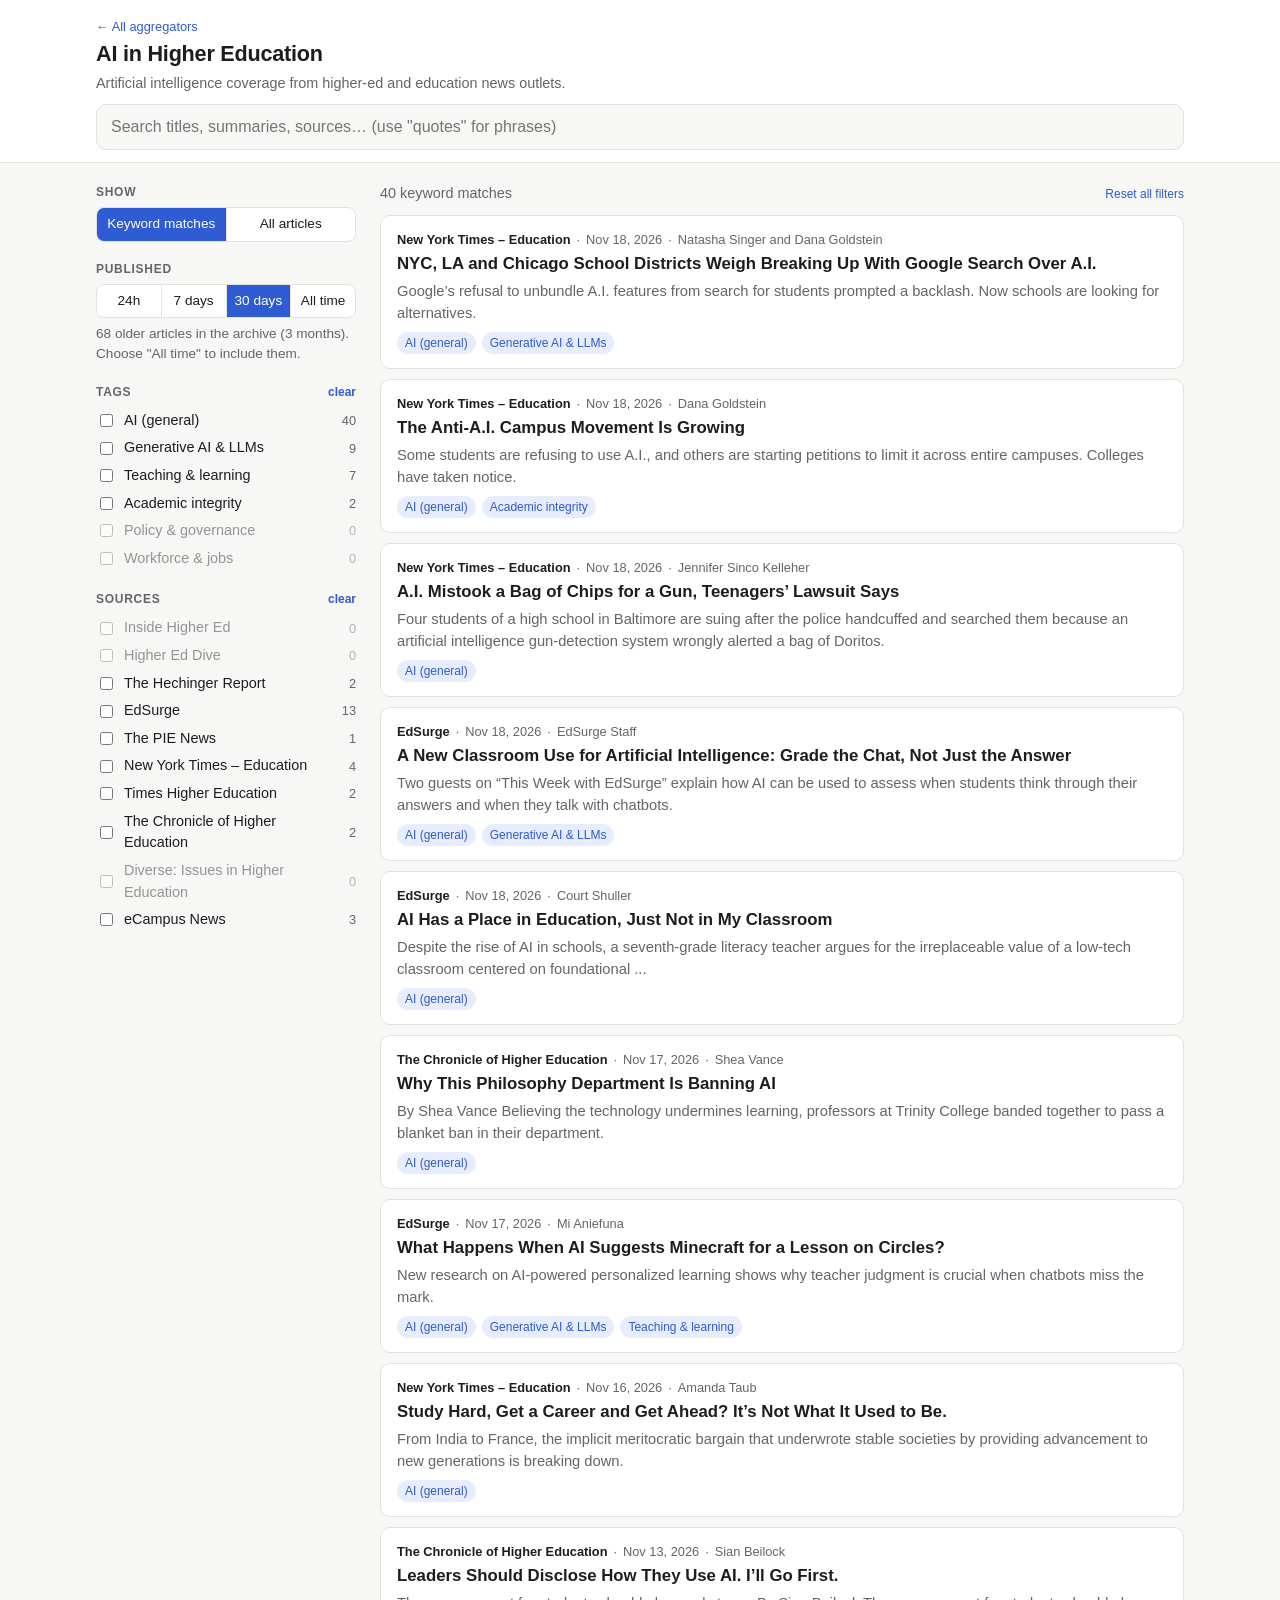
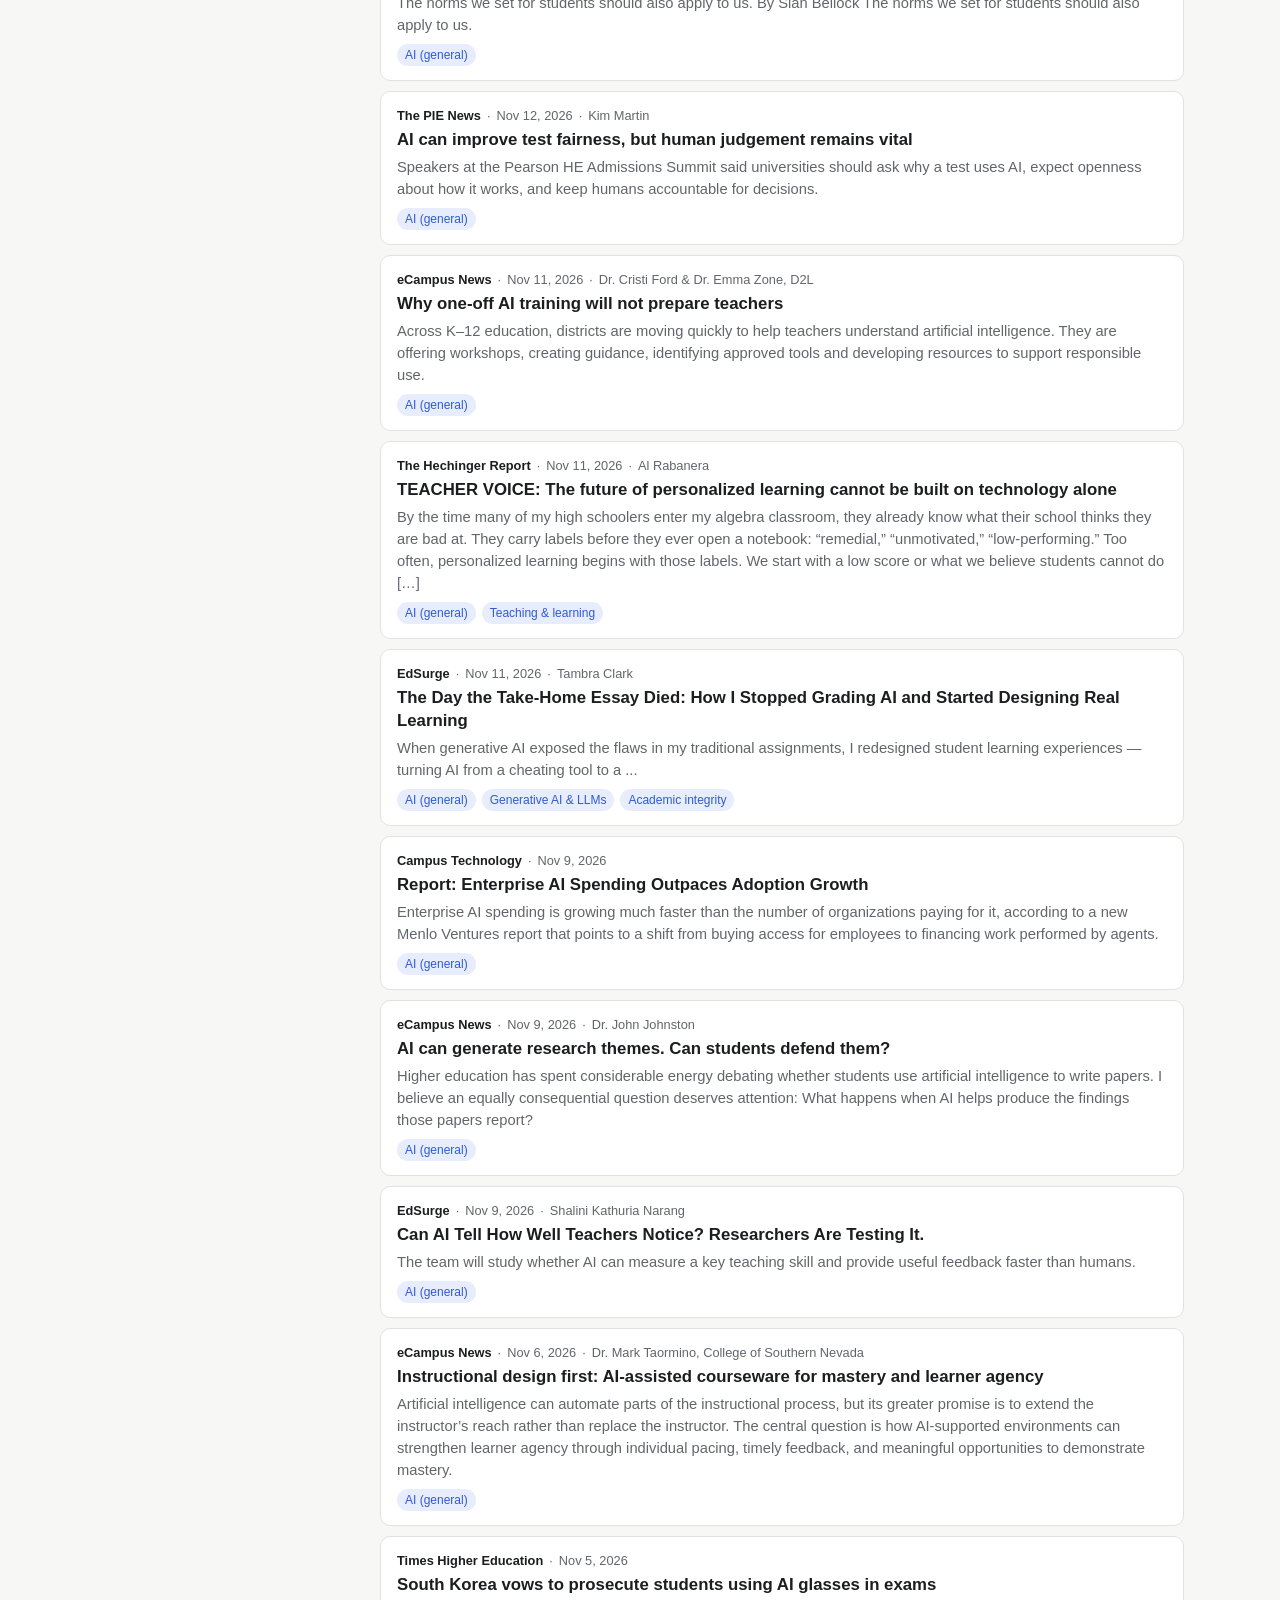
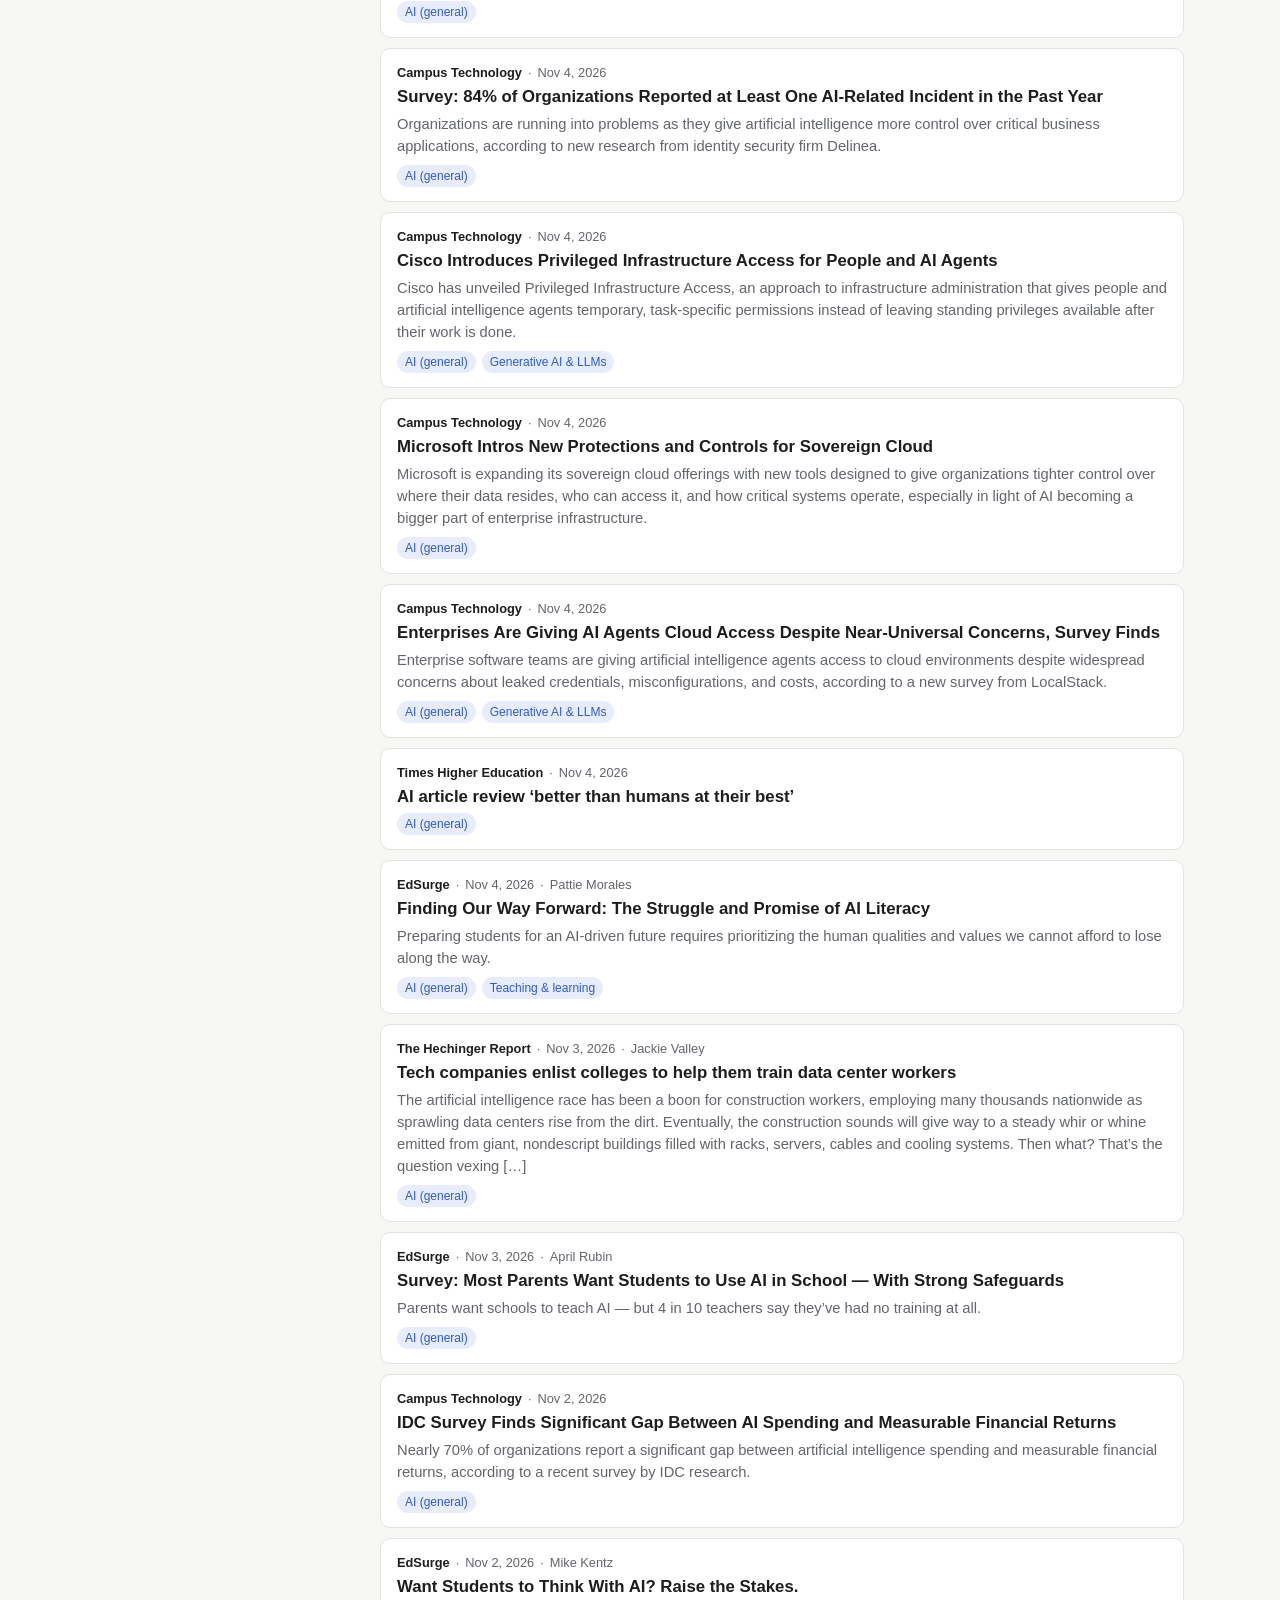
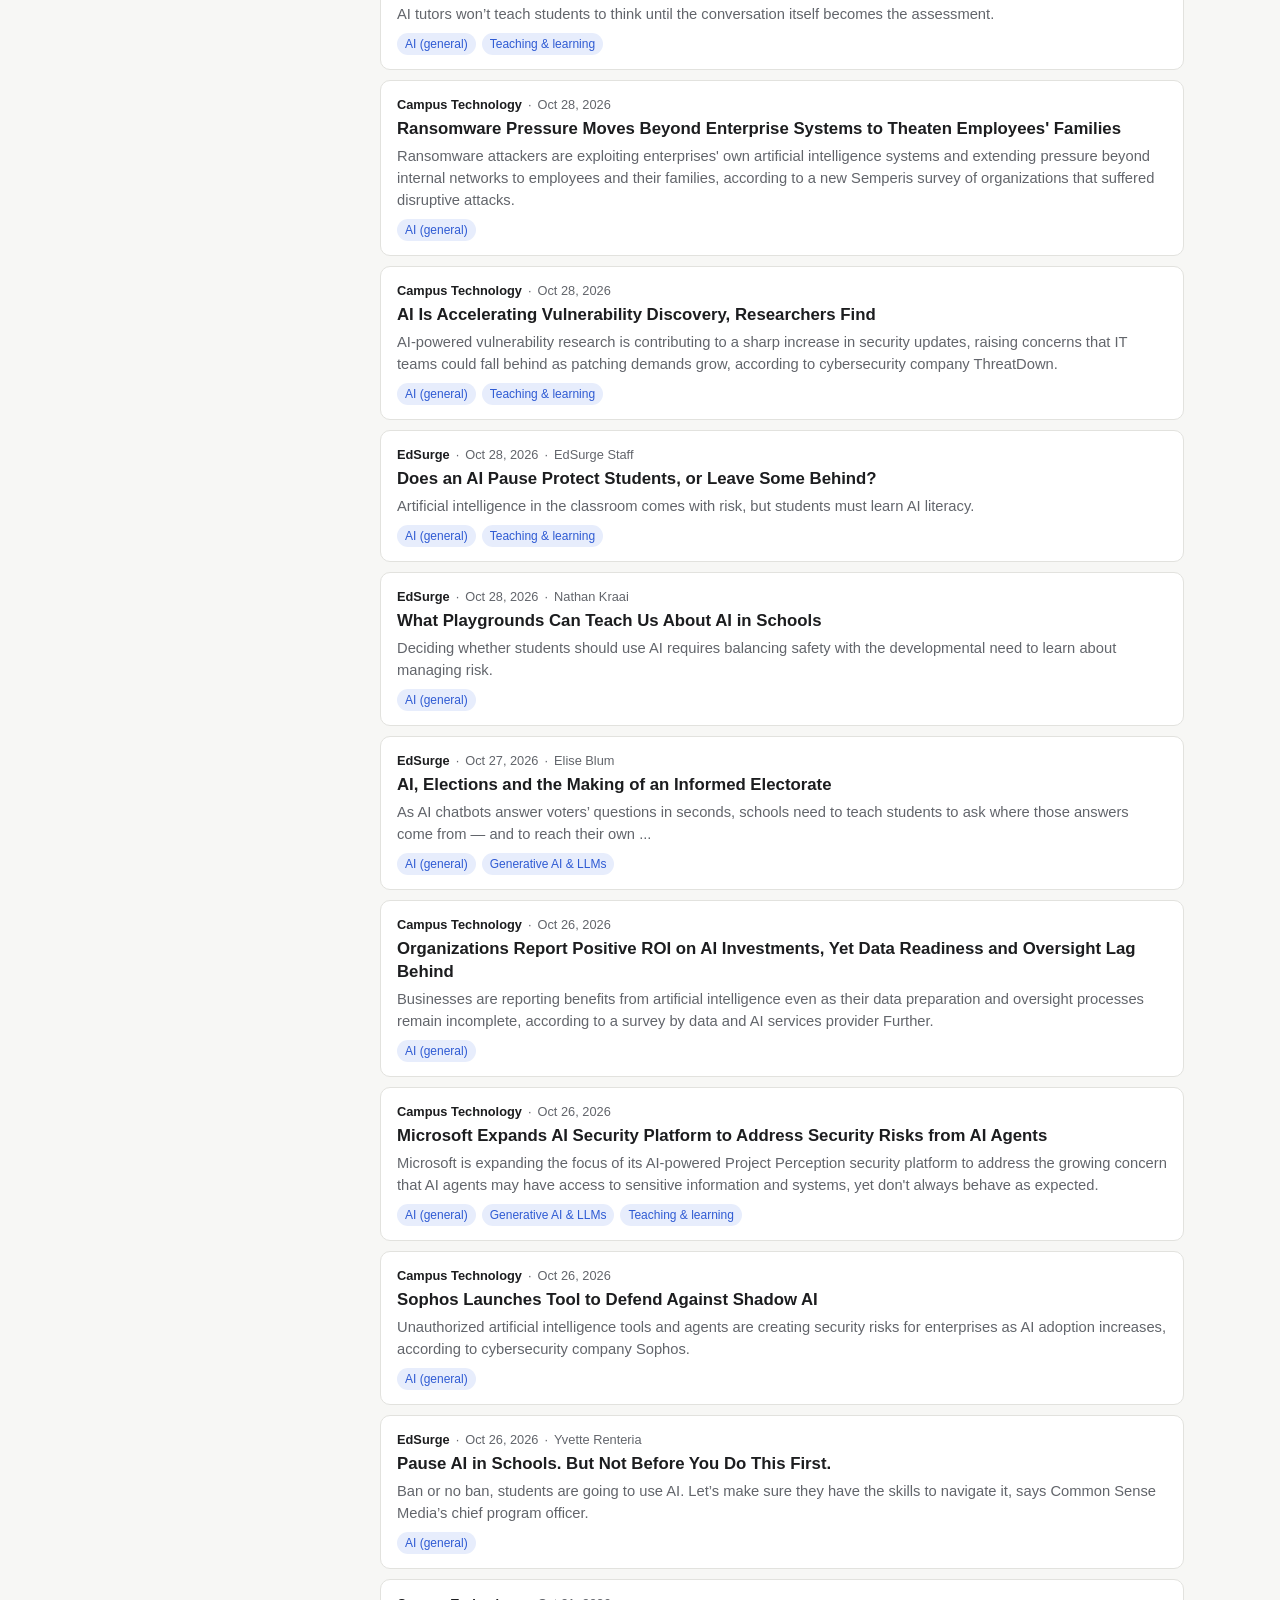
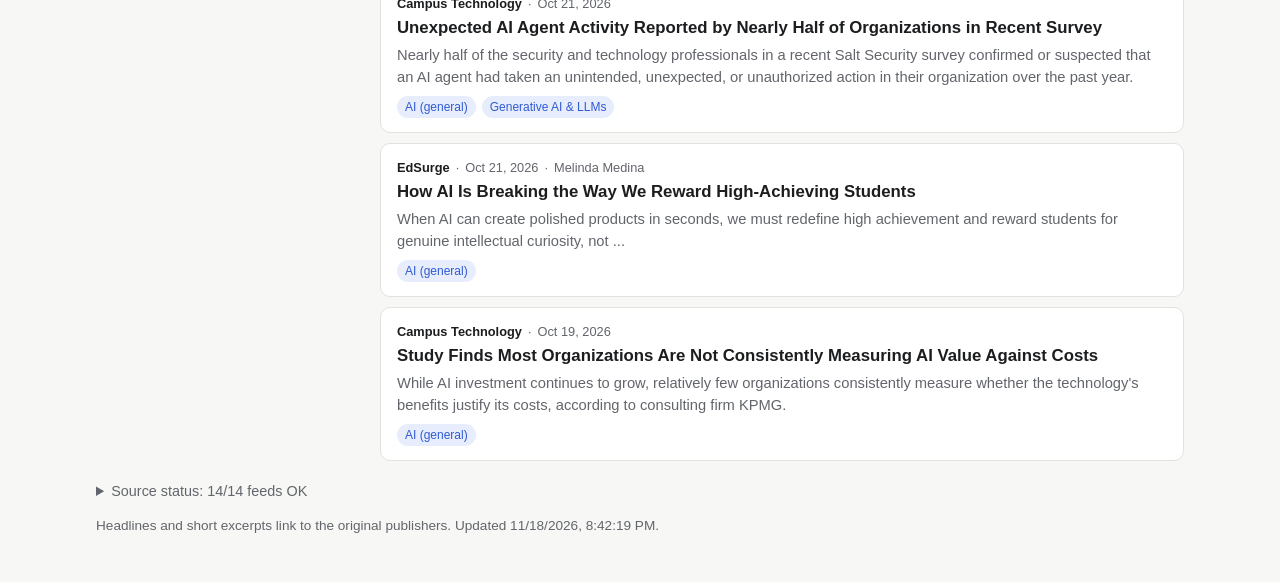
==== docs/AI-HE/index.html @ b1b1fc78 "Replace daily briefing with multi-aggregator hub (NewScanner engine) The previous Higher Ed + AI bri" ====
<!doctype html>
<html lang="en">
<head>
  <meta charset="utf-8">
  <!-- Generated by `newscanner run` from src/newscanner/site/topic.html; edits here are overwritten. -->
  <base href="../">
  <meta name="newscanner-topic" content="AI-HE">
  <meta name="viewport" content="width=device-width, initial-scale=1">
  <title>AI in Higher Education</title>
  <meta name="description" content="Artificial intelligence coverage from higher-ed and education news outlets.">
  <link rel="stylesheet" href="assets/style.css">
</head>
<body>
  <header class="site-header">
    <div class="wrap header-row">
      <div class="brand">
        <a class="back" href="./">← All aggregators</a>
        <h1 id="topic-title">AI in Higher Education</h1>
        <p id="topic-desc" class="muted"></p>
      </div>
      <label class="topic-picker" id="topic-picker" hidden>
        <span class="sr-only">Switch aggregator</span>
        <select id="topic-select"></select>
      </label>
    </div>
    <div class="wrap search-row">
      <input id="search" type="search" placeholder="Search titles, summaries, sources… (use &quot;quotes&quot; for phrases)" autocomplete="off">
    </div>
  </header>

  <main class="wrap layout">
    <aside class="filters">
      <details id="filters-details" open>
        <summary>Filters</summary>

        <section class="filter-block">
          <h2>Show</h2>
          <div class="seg" role="radiogroup" id="show-seg">
            <button type="button" data-show="match" aria-pressed="true">Keyword matches</button>
            <button type="button" data-show="all" aria-pressed="false">All articles</button>
          </div>
        </section>

        <section class="filter-block">
          <h2>Published</h2>
          <div class="seg seg-wrap" id="days-seg">
            <button type="button" data-days="1">24h</button>
            <button type="button" data-days="7">7 days</button>
            <button type="button" data-days="0" id="days-current">30 days</button>
            <button type="button" data-days="-1" title="Includes archived articles older than the current window">All time</button>
          </div>
          <p id="archive-note" class="muted small" hidden></p>
        </section>

        <section class="filter-block">
          <h2>Tags <button type="button" class="link" data-clear="tags">clear</button></h2>
          <ul id="tag-list" class="facet"></ul>
        </section>

        <section class="filter-block">
          <h2>Sources <button type="button" class="link" data-clear="sources">clear</button></h2>
          <ul id="source-list" class="facet"></ul>
        </section>
      </details>
    </aside>

    <section class="results" aria-live="polite">
      <div class="results-bar">
        <span id="count" class="muted"></span>
        <button type="button" id="reset" class="link">Reset all filters</button>
      </div>
      <ol id="articles" class="articles"></ol>
      <button type="button" id="more" class="more" hidden>Show more</button>
      <p id="empty" class="empty" hidden>No articles match these filters.</p>
    </section>
  </main>

  <footer class="wrap site-footer">
    <details>
      <summary id="health-summary">Source status</summary>
      <ul id="health" class="health"></ul>
    </details>
    <p class="muted small">Headlines and short excerpts link to the original publishers. Updated <span id="updated">—</span>.</p>
  </footer>

  <script src="assets/app.js"></script>
</body>
</html>
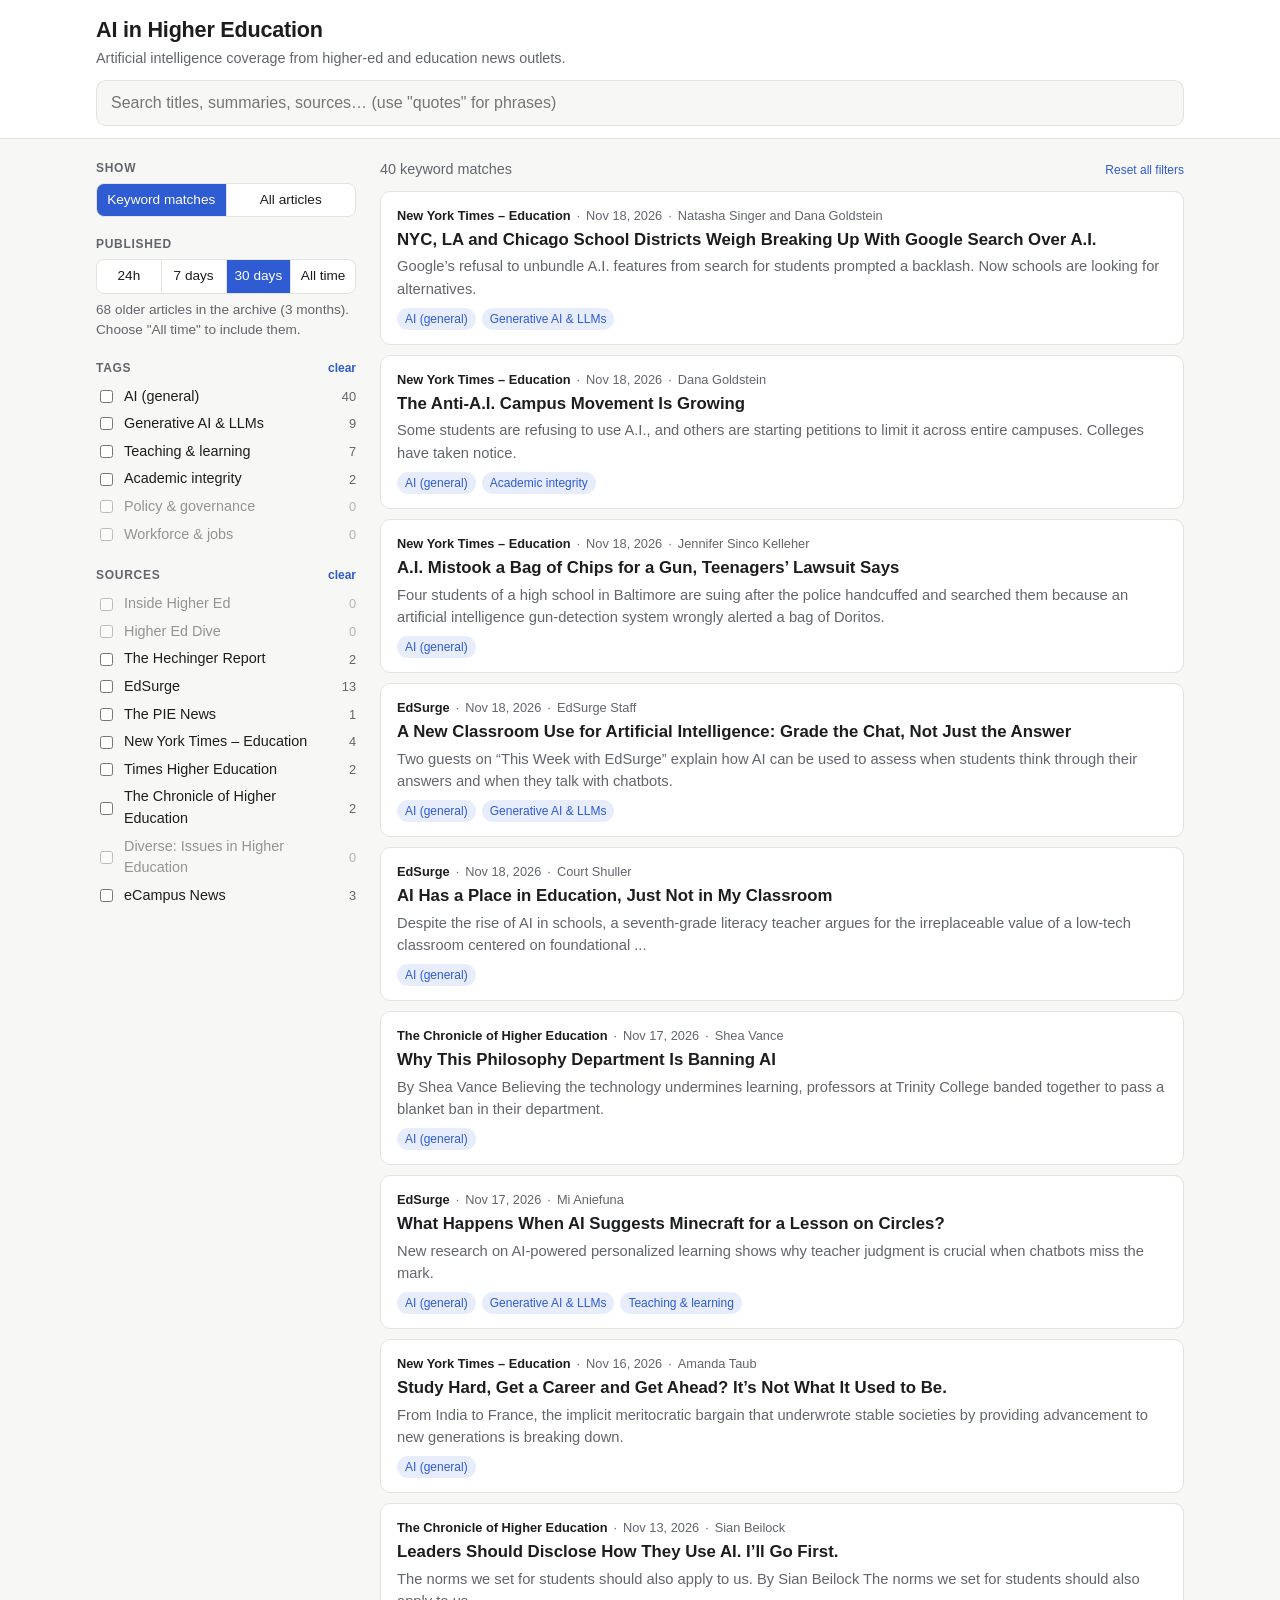
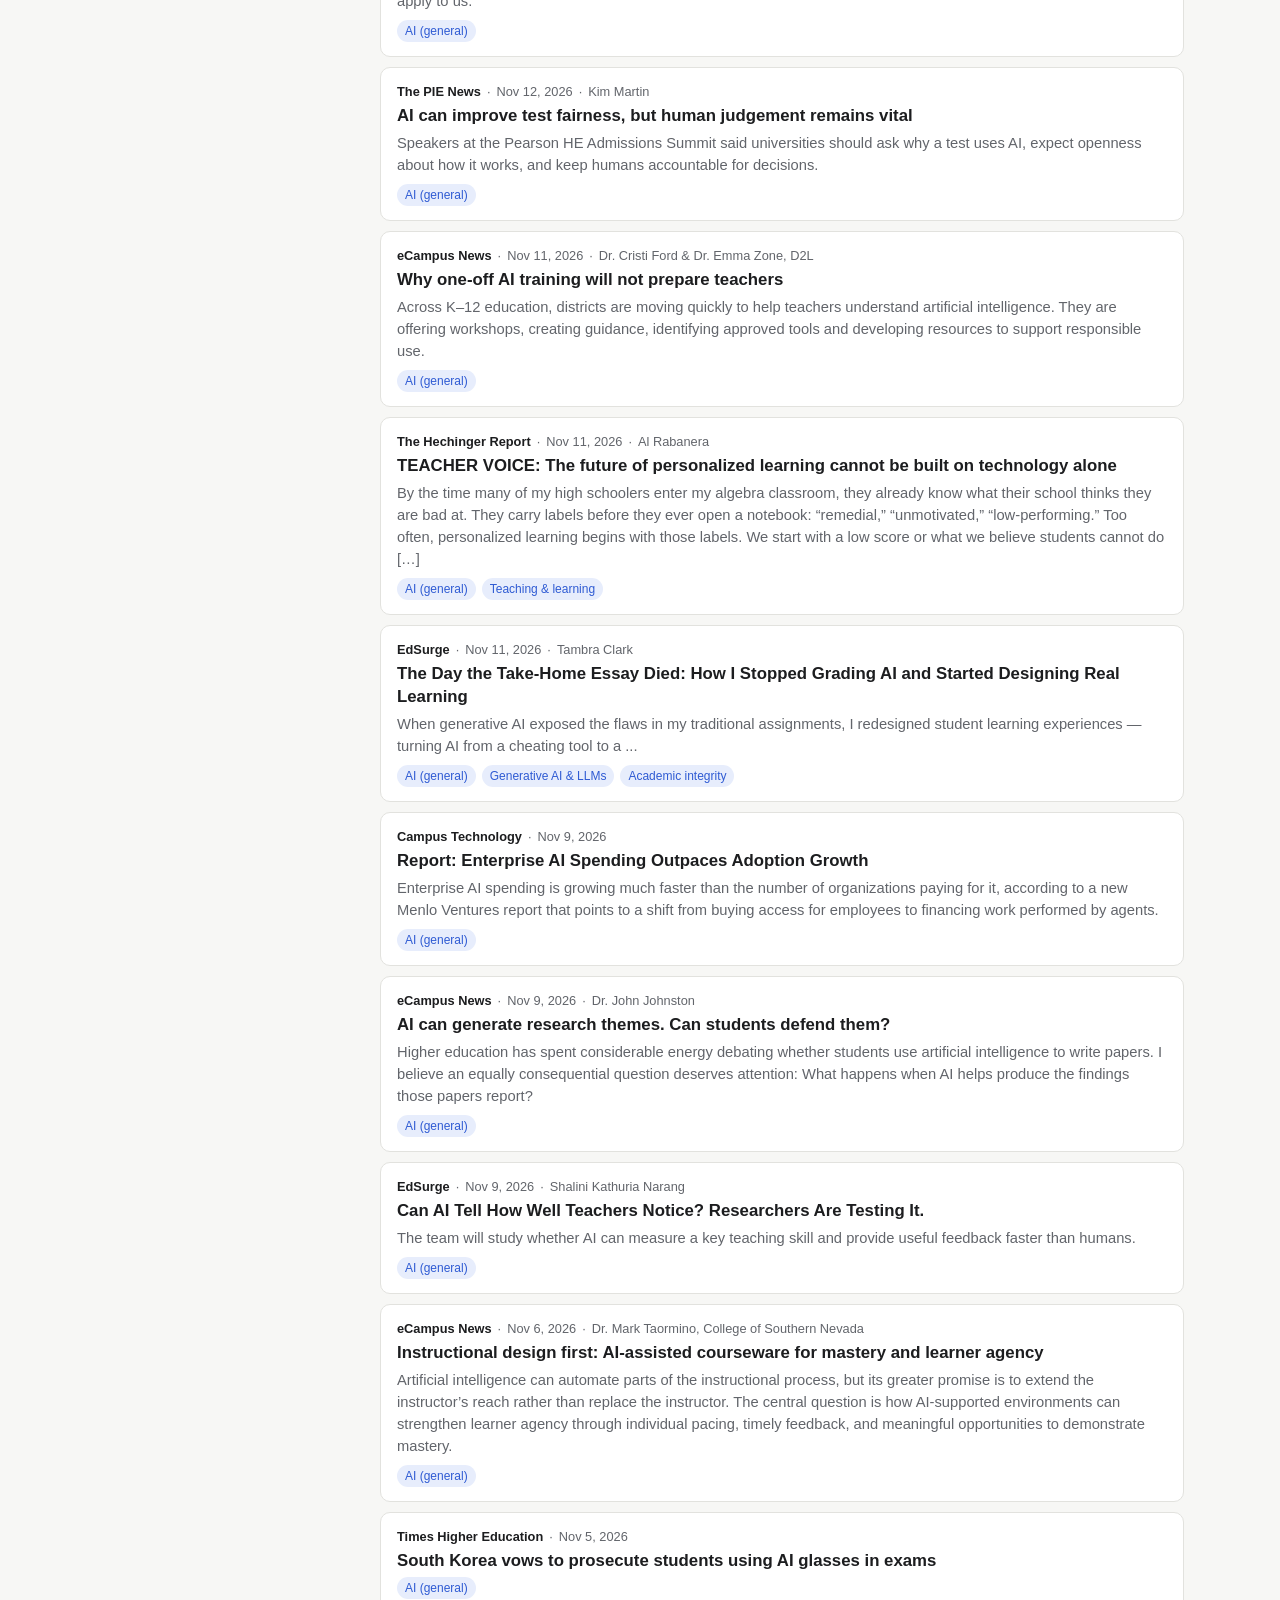
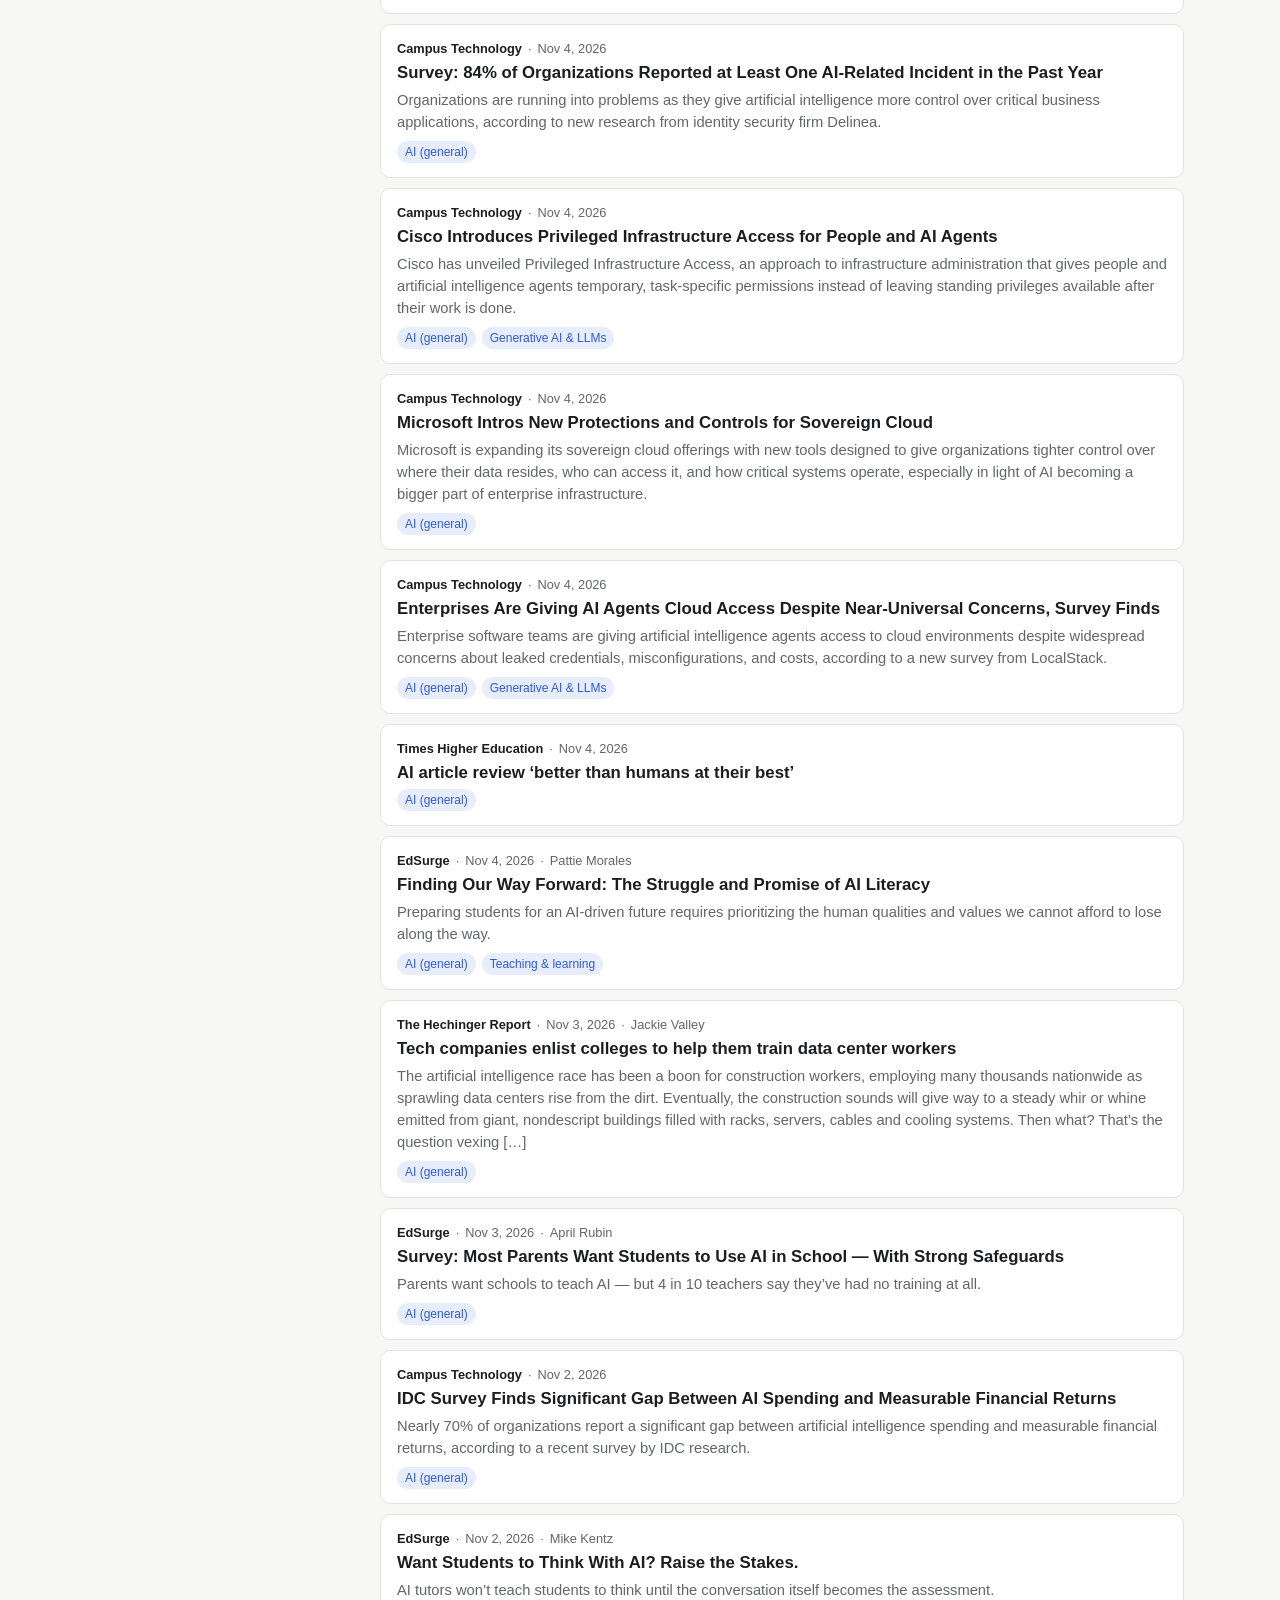
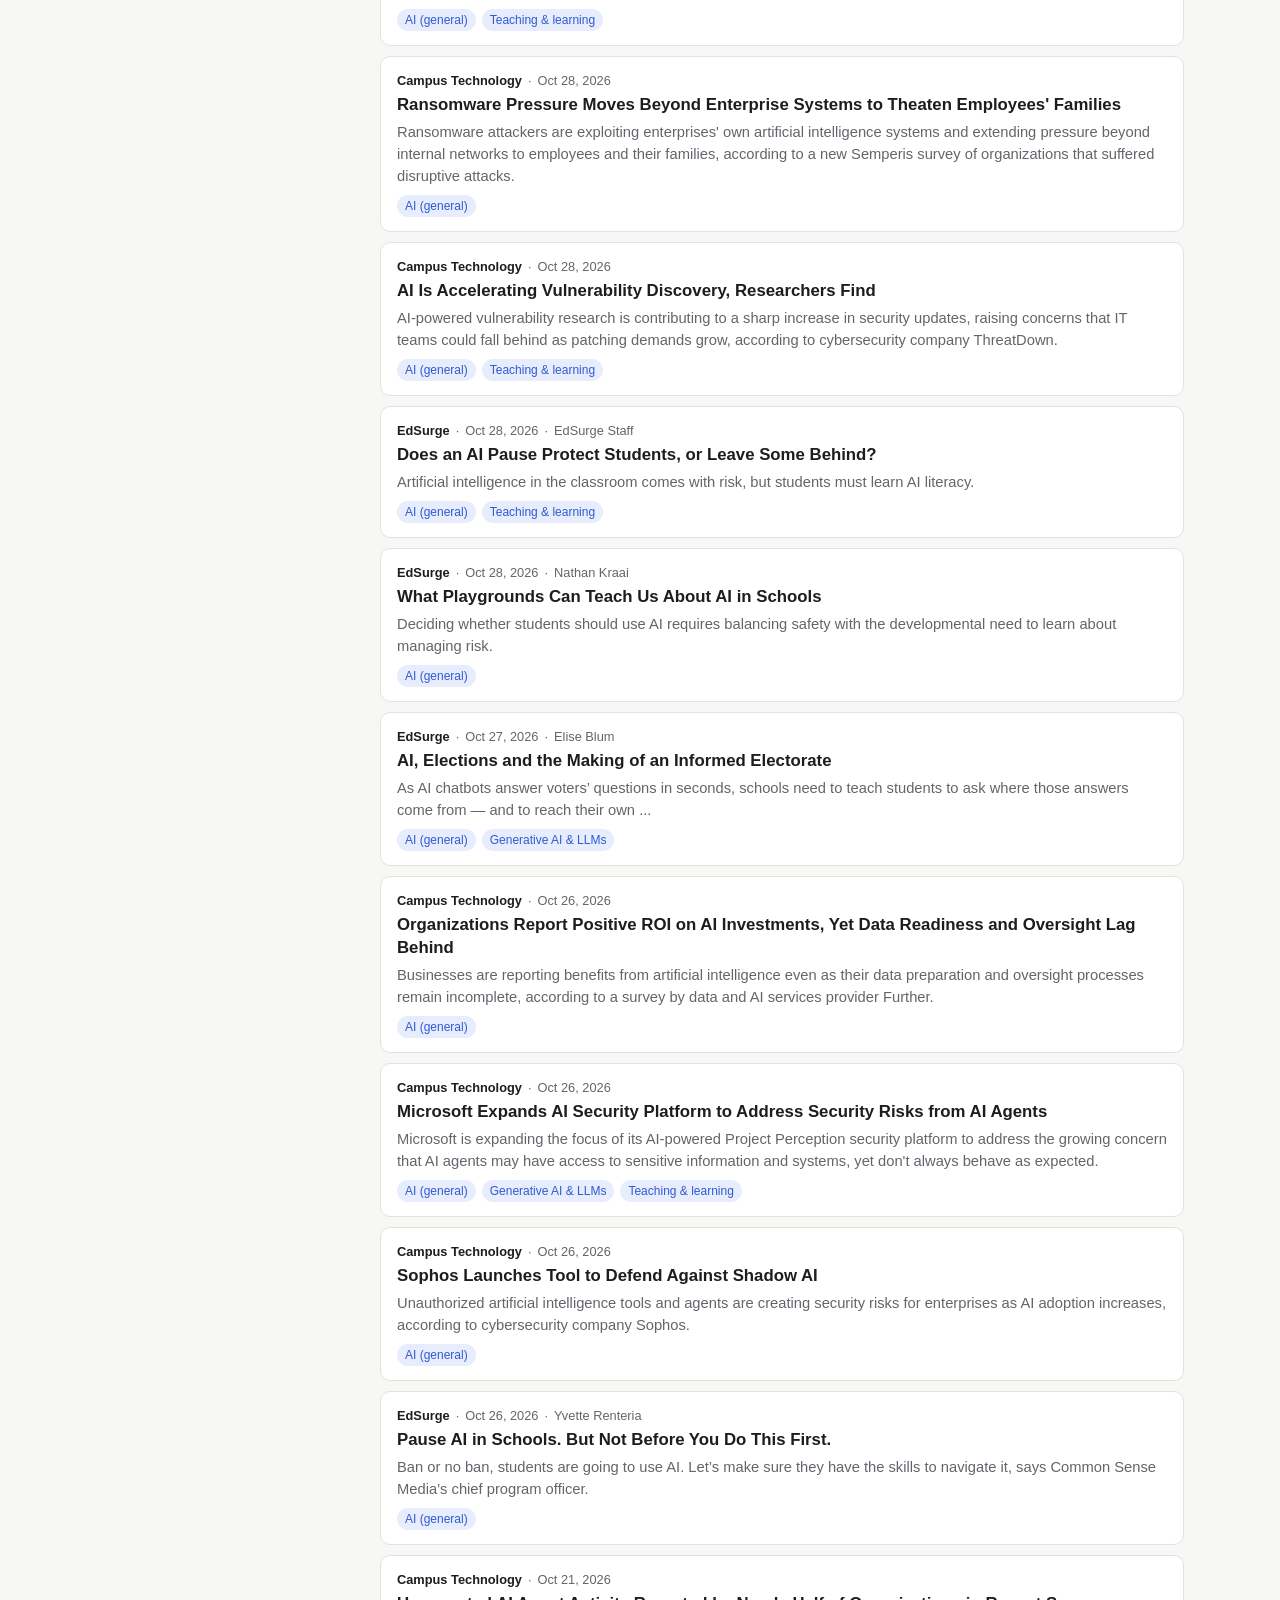
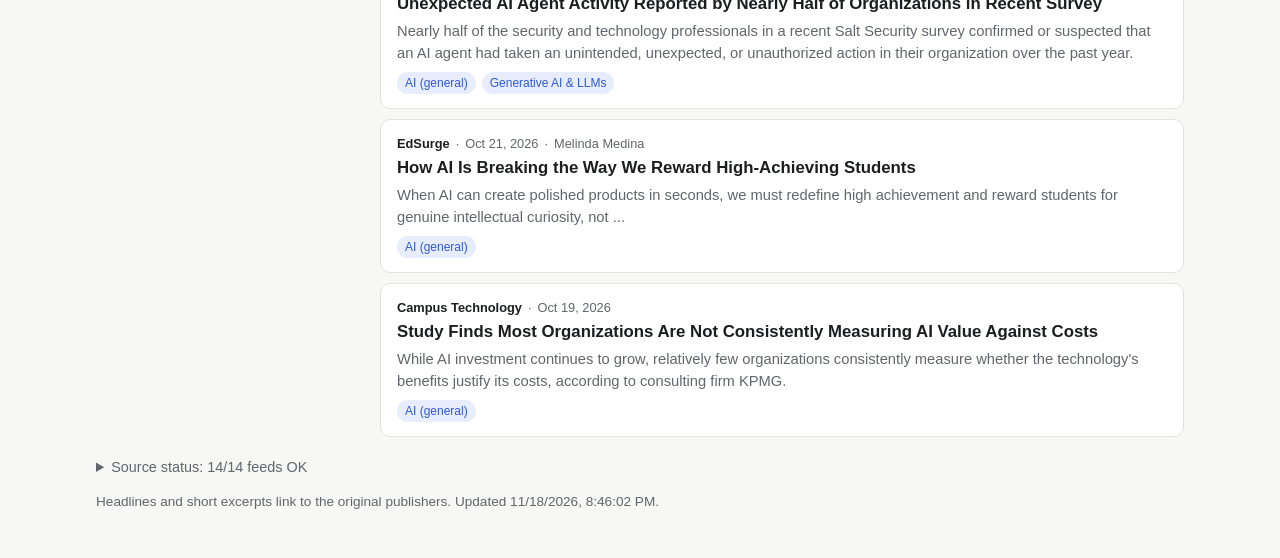
==== commit f61307e0: "Make site root redirect to the default aggregator /news-aggregator/ now redirects to the topic marke" ====
--- a/docs/AI-HE/index.html
+++ b/docs/AI-HE/index.html
@@ -14,7 +14,6 @@
   <header class="site-header">
     <div class="wrap header-row">
       <div class="brand">
-        <a class="back" href="./">← All aggregators</a>
         <h1 id="topic-title">AI in Higher Education</h1>
         <p id="topic-desc" class="muted"></p>
       </div>
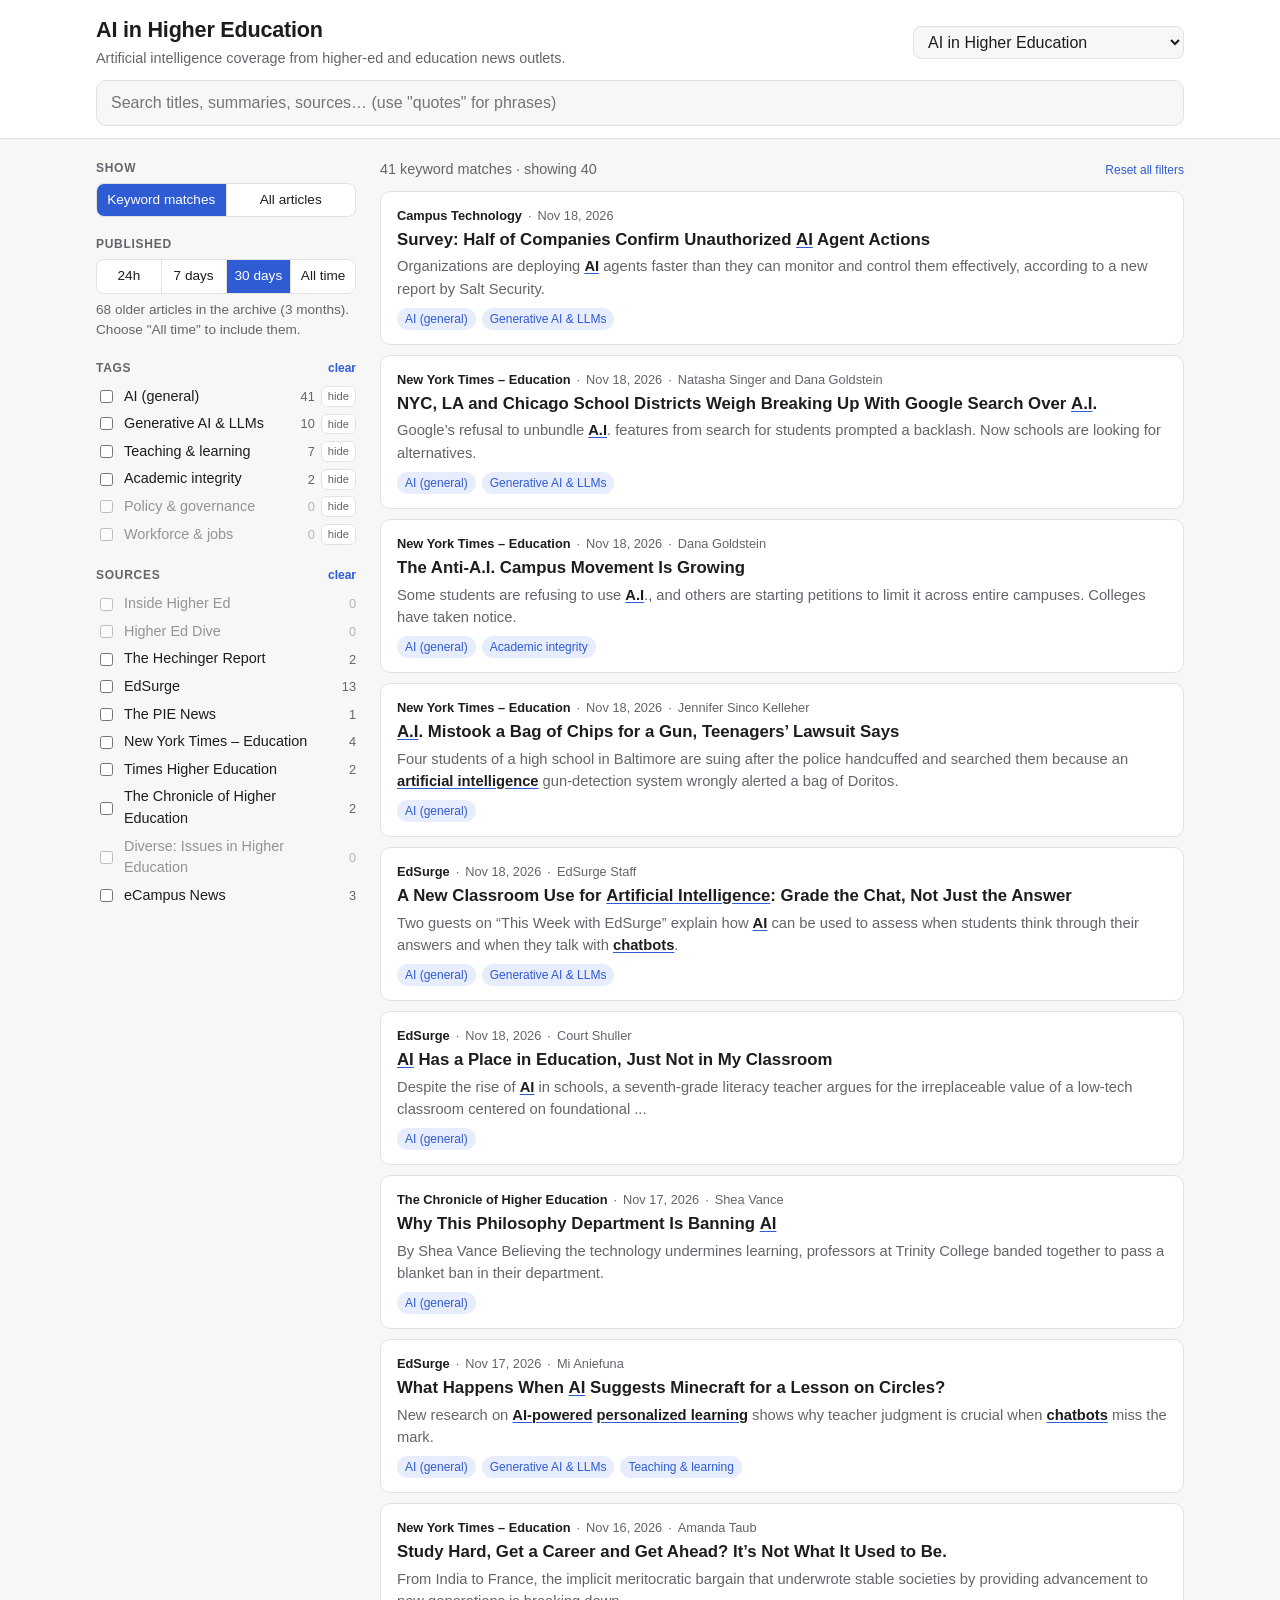
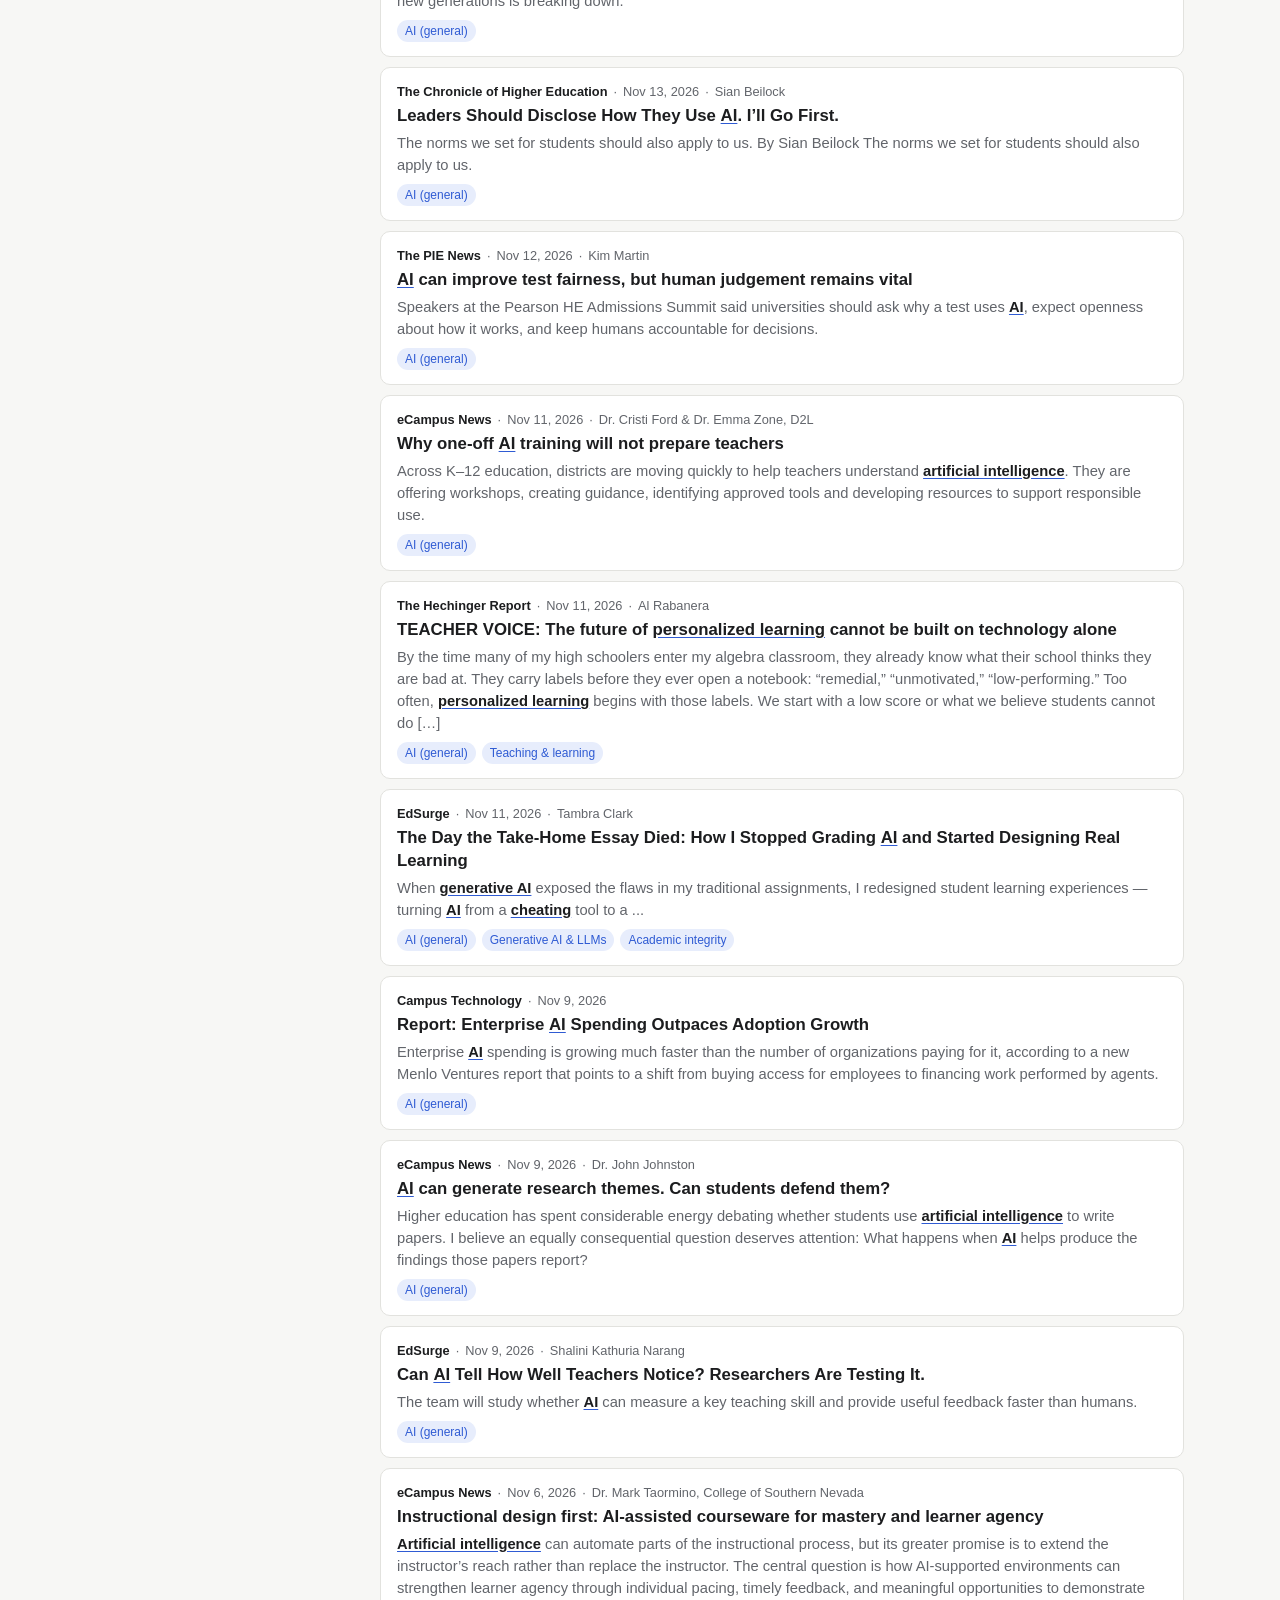
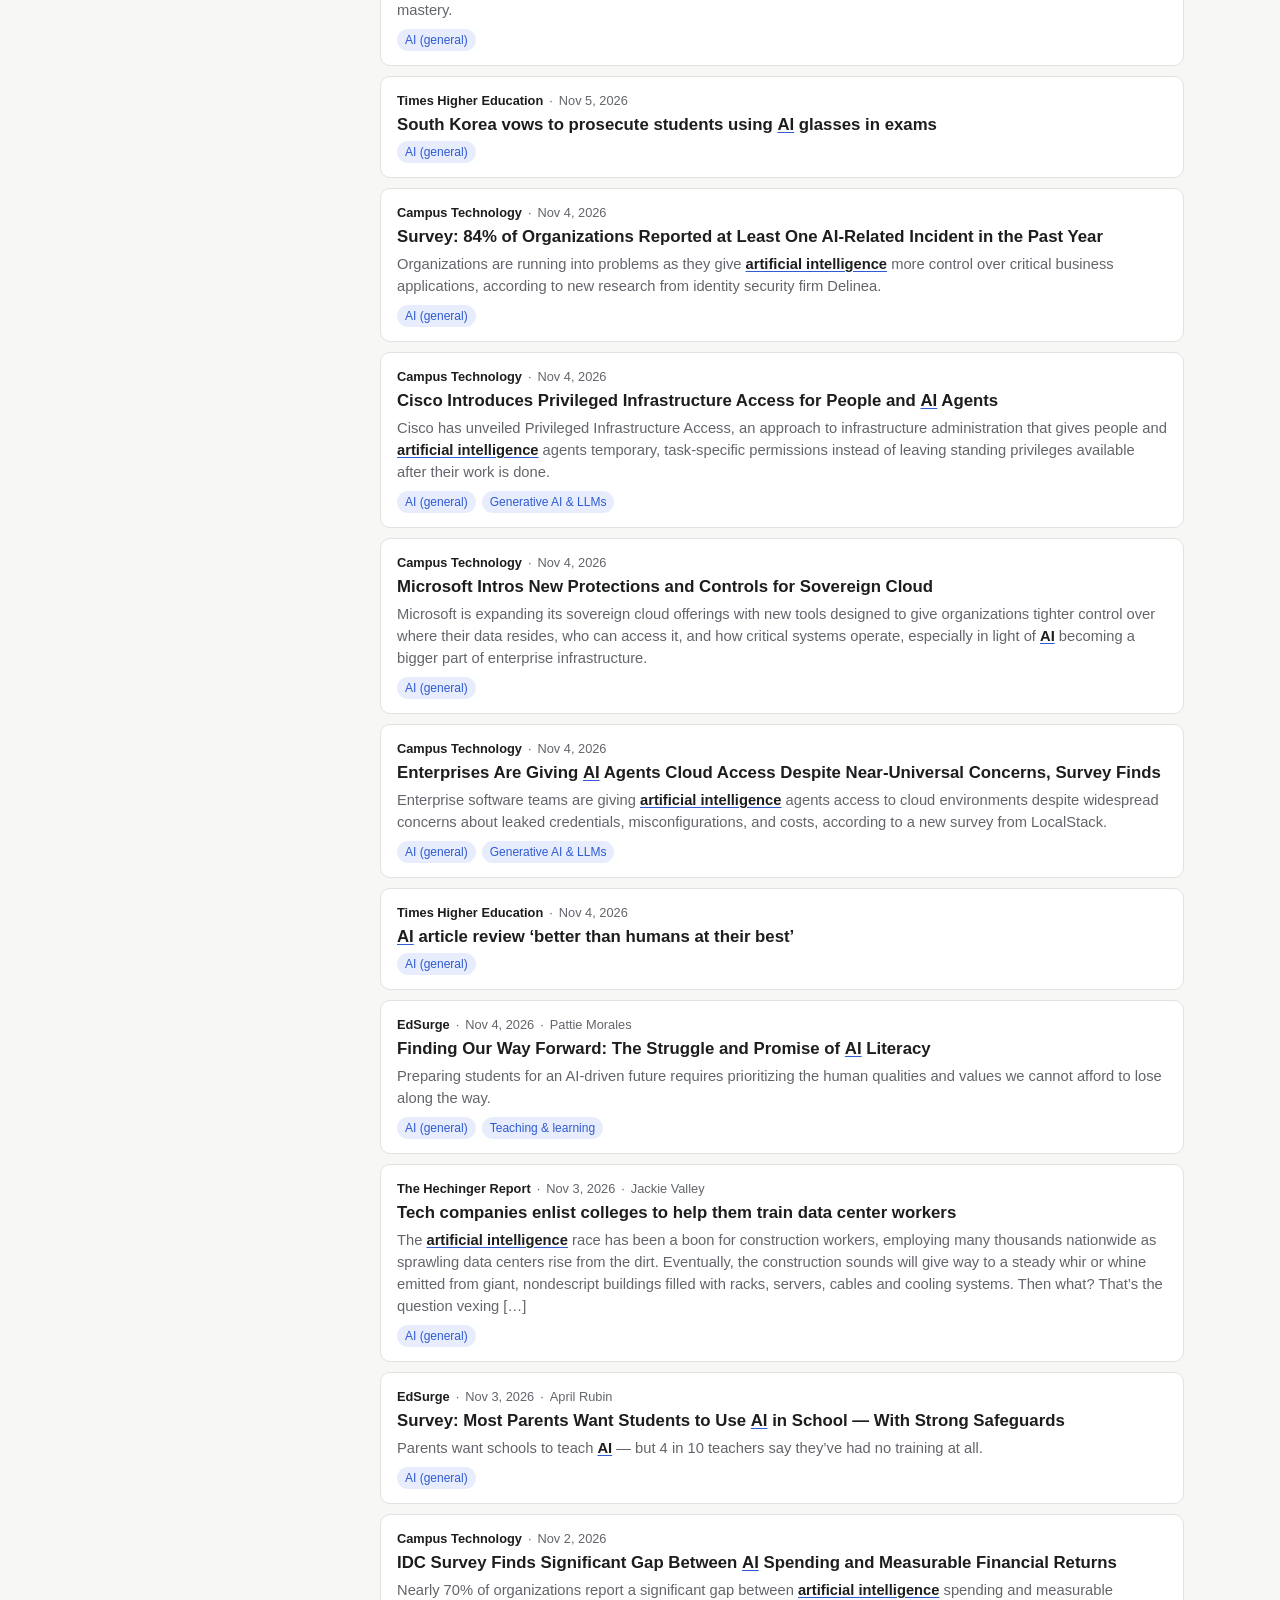
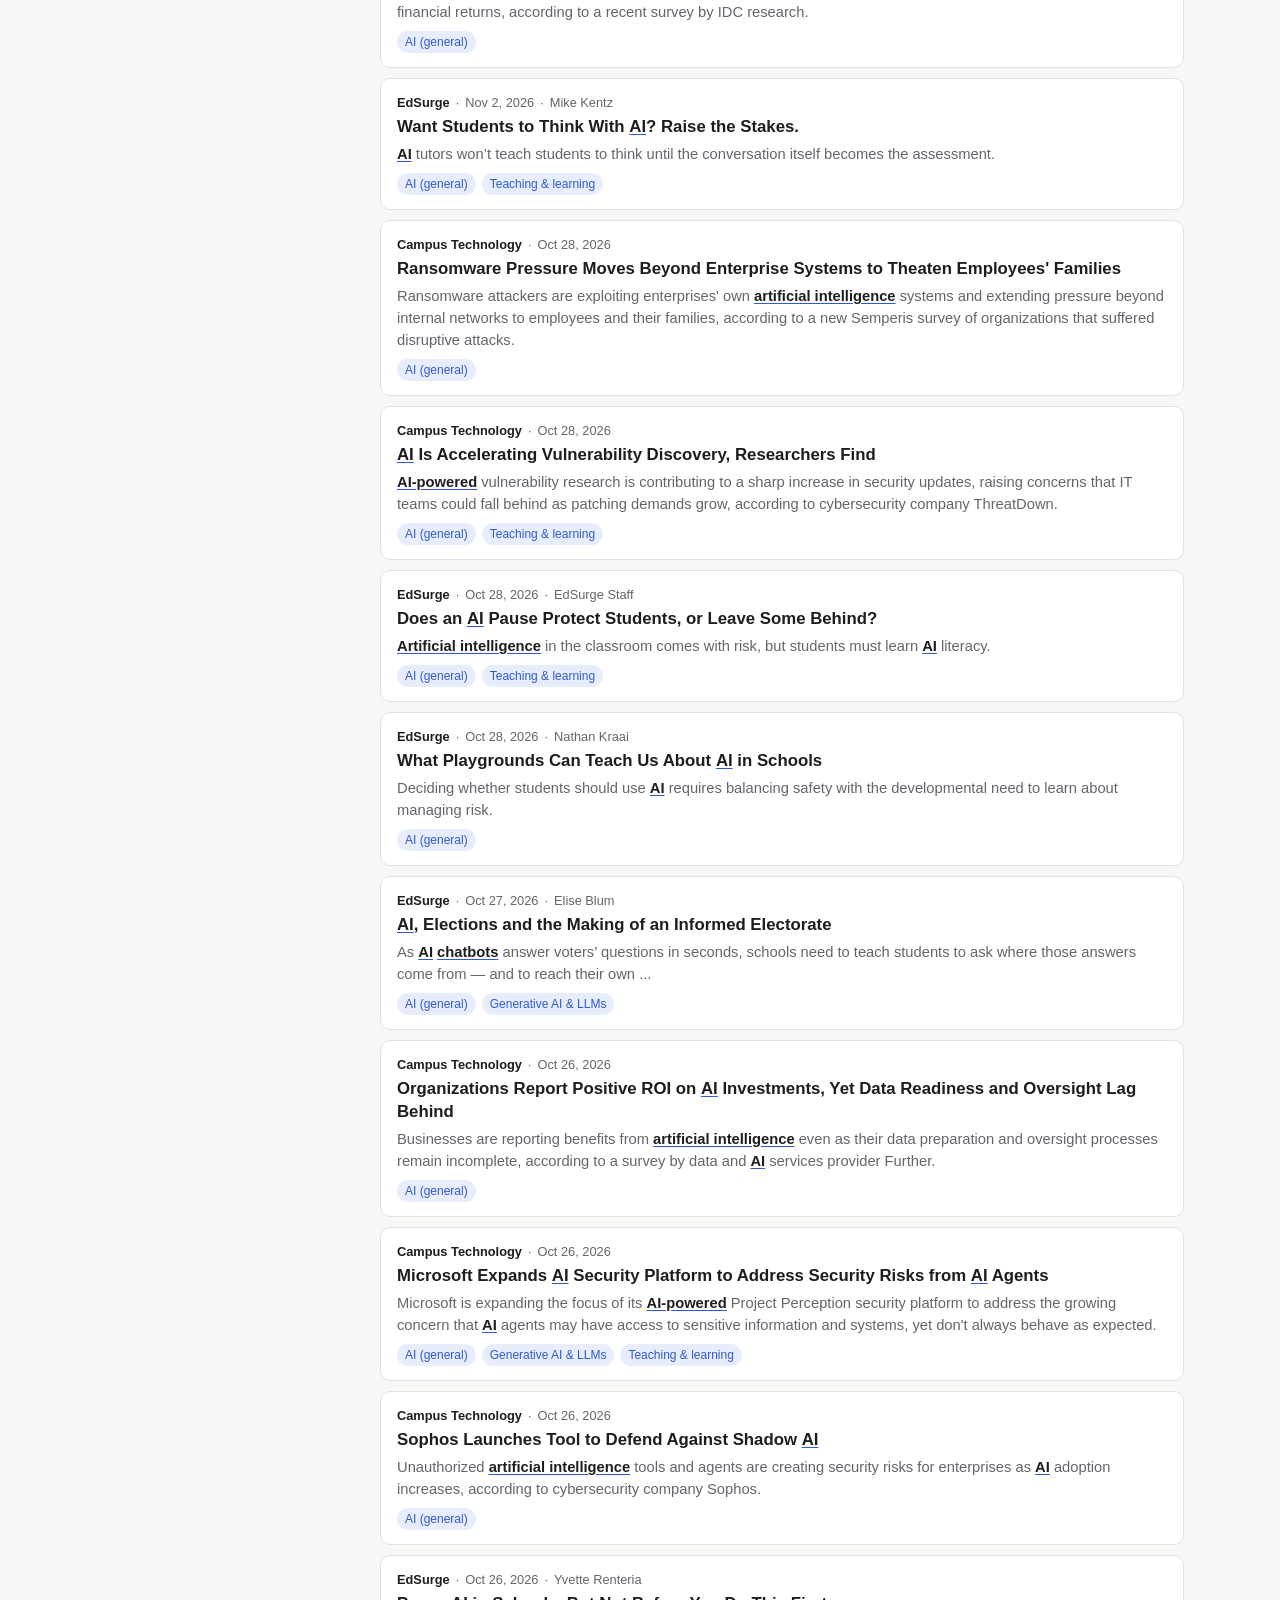
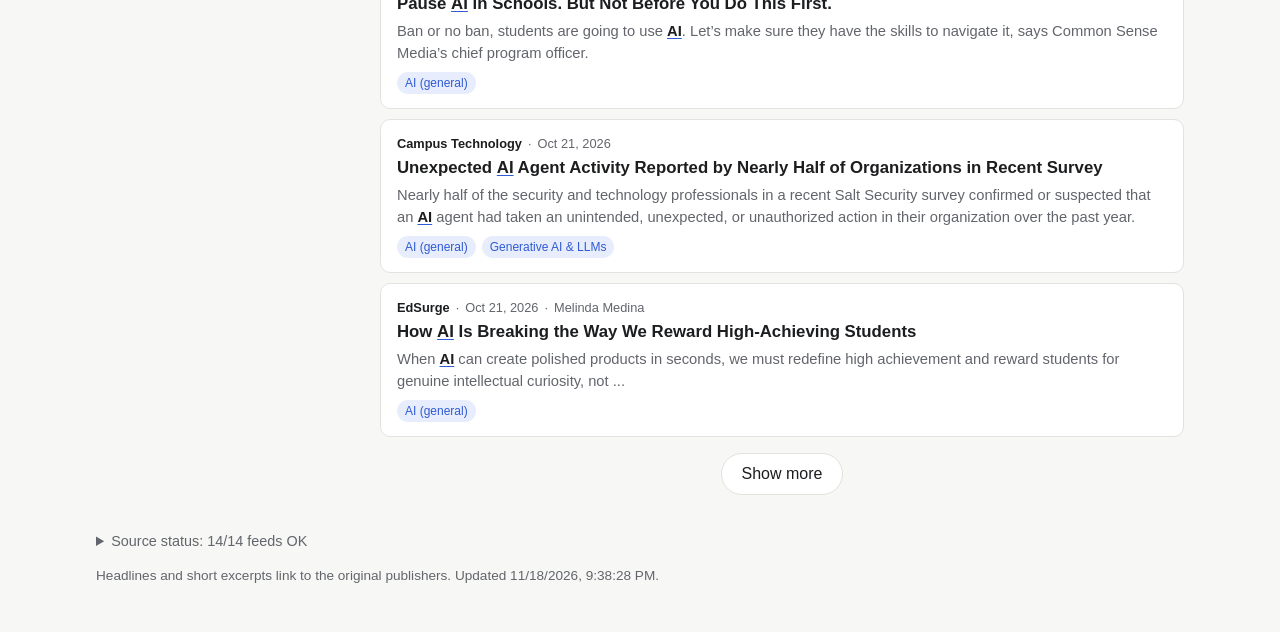
==== commit 4dbf7001: "Cache-bust shared assets with a content hash so updates show immediately Co-Authored-By: Claude Opus" ====
--- a/docs/AI-HE/index.html
+++ b/docs/AI-HE/index.html
@@ -8,7 +8,7 @@
   <meta name="viewport" content="width=device-width, initial-scale=1">
   <title>AI in Higher Education</title>
   <meta name="description" content="Artificial intelligence coverage from higher-ed and education news outlets.">
-  <link rel="stylesheet" href="assets/style.css">
+  <link rel="stylesheet" href="assets/style.css?v=9dc6a6a7f0">
 </head>
 <body>
   <header class="site-header">
@@ -37,6 +37,15 @@
           <div class="seg" role="radiogroup" id="show-seg">
             <button type="button" data-show="match" aria-pressed="true">Keyword matches</button>
             <button type="button" data-show="all" aria-pressed="false">All articles</button>
+          </div>
+        </section>
+
+        <section class="filter-block" hidden>
+          <h2>Mentioned in</h2>
+          <div class="seg" id="where-seg">
+            <button type="button" data-where="">Anywhere</button>
+            <button type="button" data-where="headline">Headline</button>
+            <button type="button" data-where="text">Article text</button>
           </div>
         </section>
 
@@ -82,6 +91,6 @@
     <p class="muted small">Headlines and short excerpts link to the original publishers. Updated <span id="updated">—</span>.</p>
   </footer>
 
-  <script src="assets/app.js"></script>
+  <script src="assets/app.js?v=9dc6a6a7f0"></script>
 </body>
 </html>
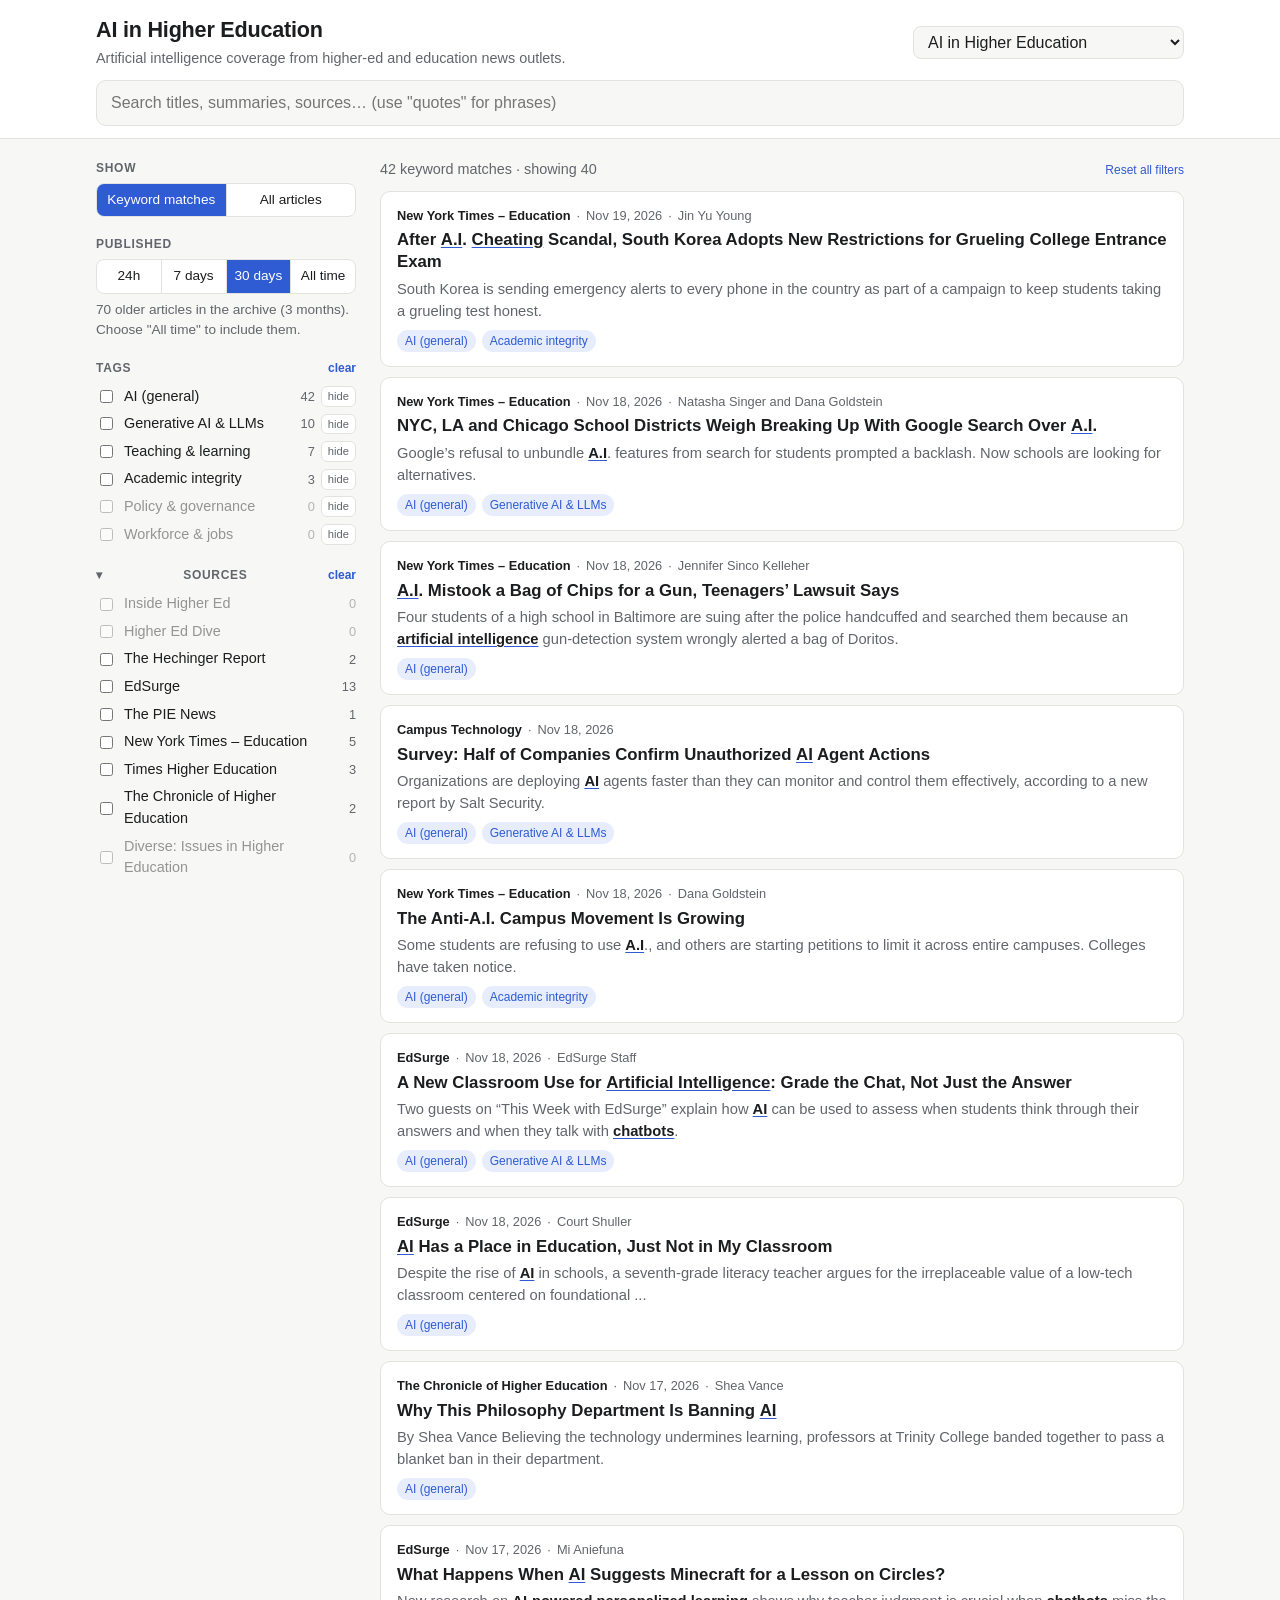
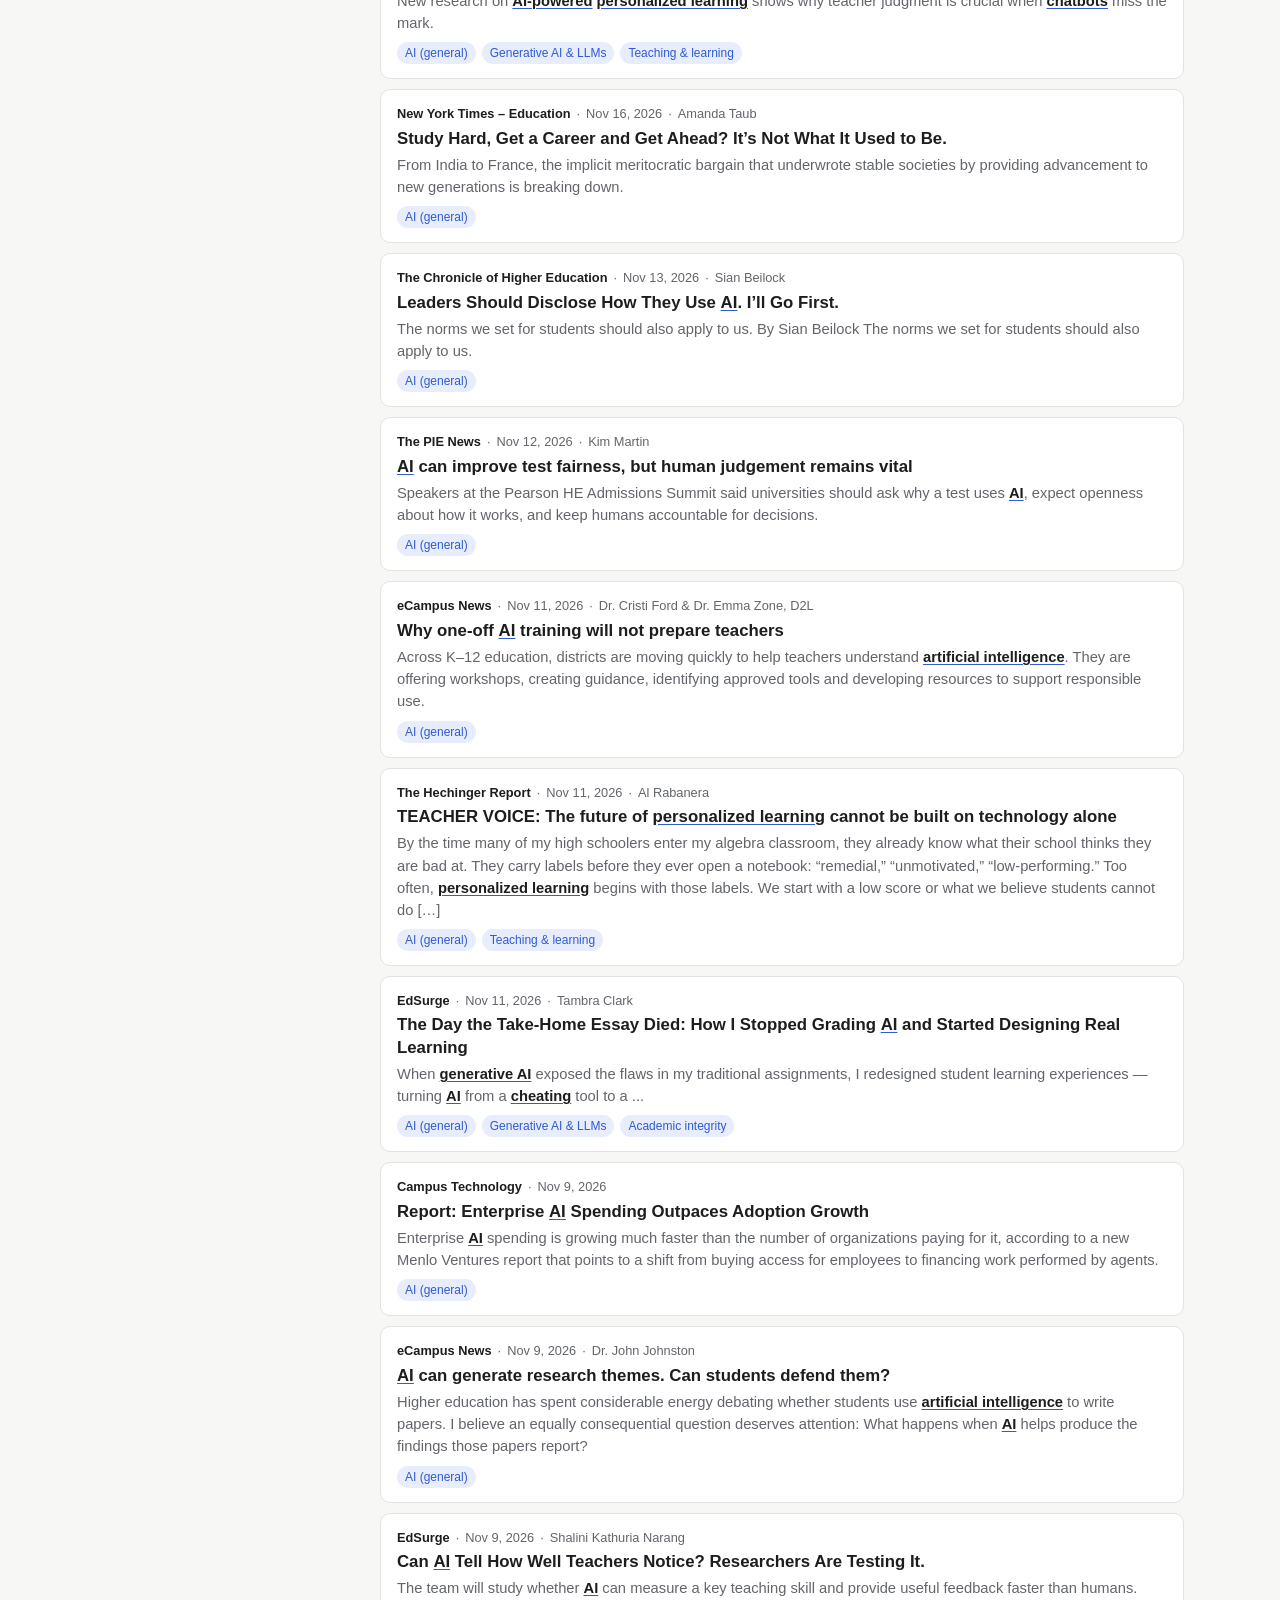
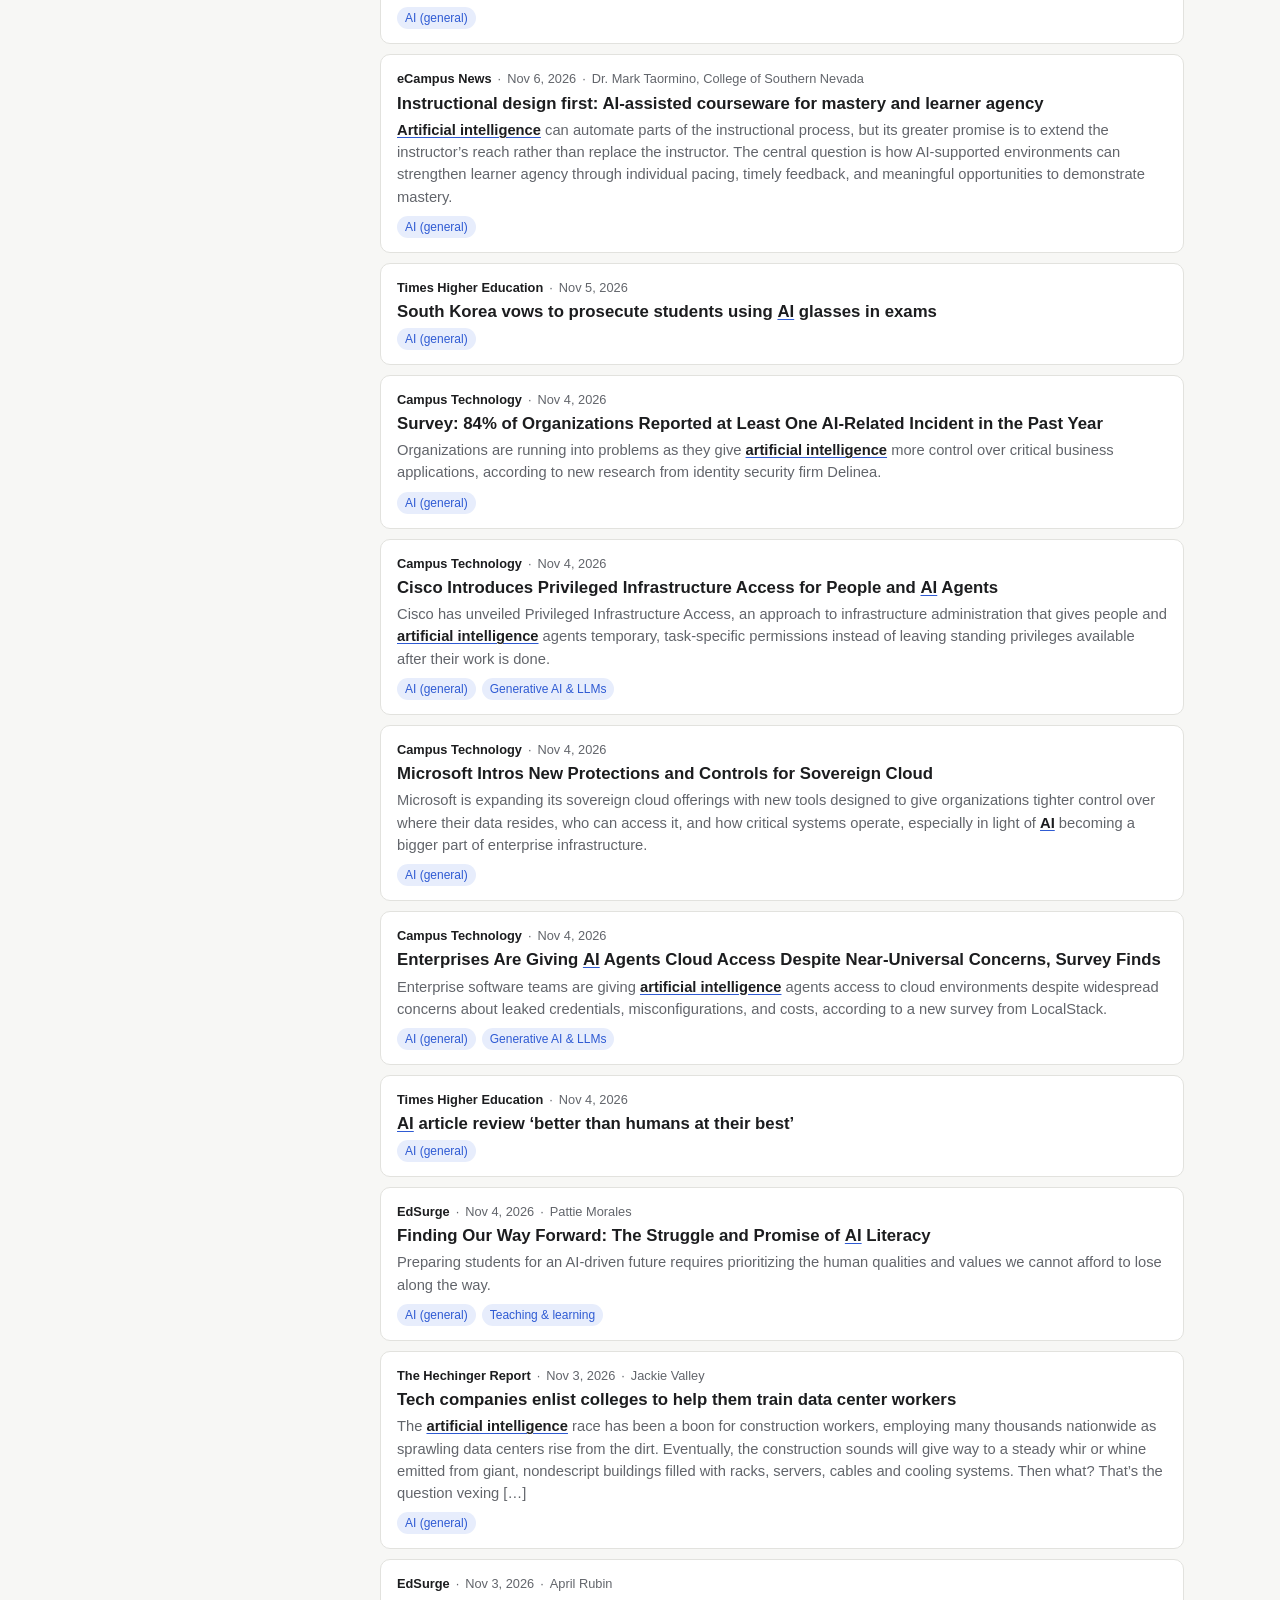
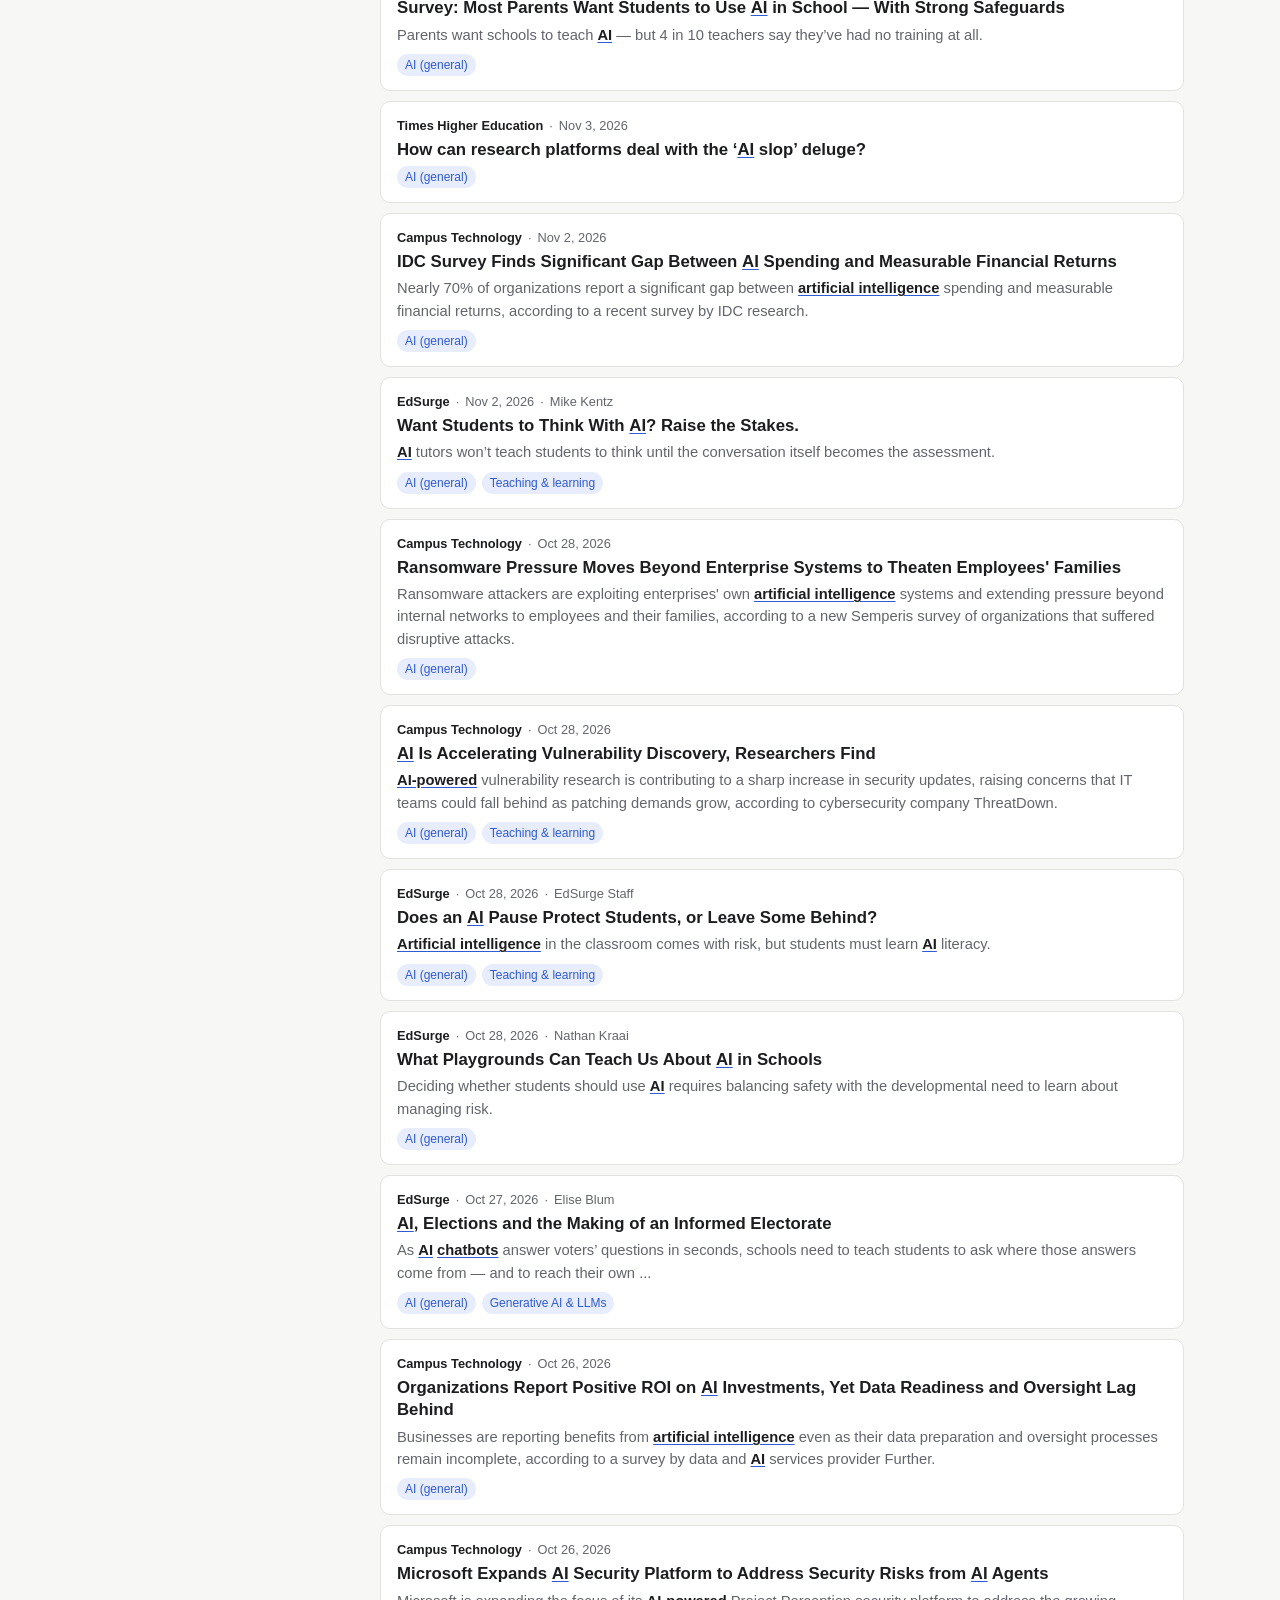
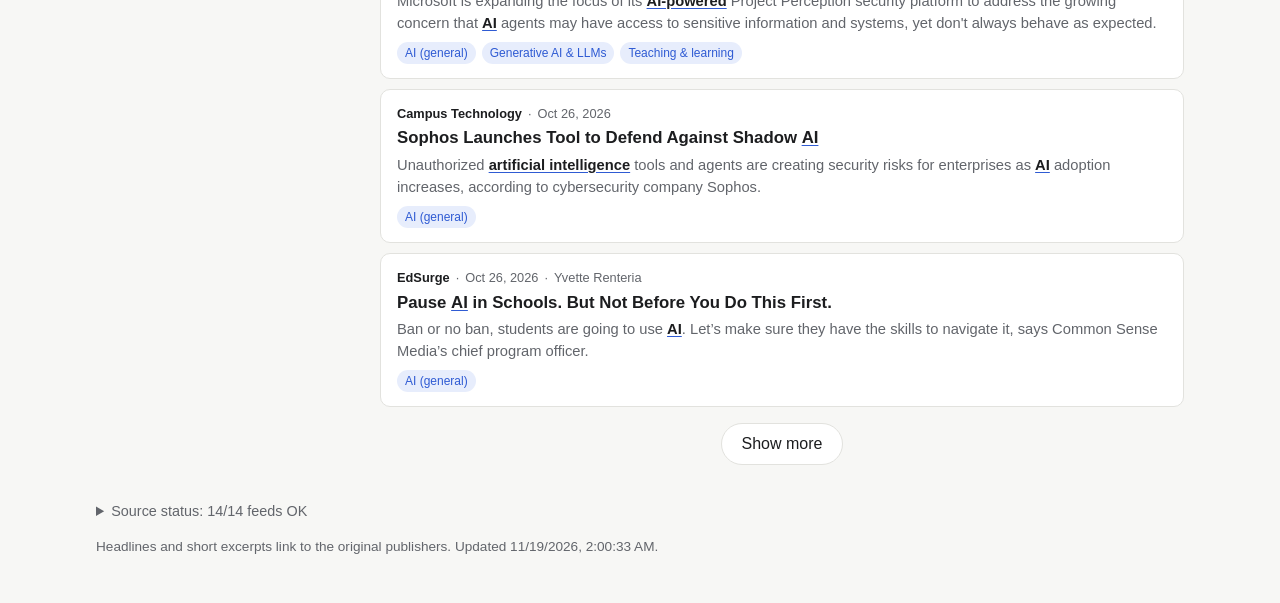
==== commit 8cfe8415: "Phone-friendly layout; add Hermes runbook and wrapper scripts Phone (<=760px): only the search bar s" ====
--- a/docs/AI-HE/index.html
+++ b/docs/AI-HE/index.html
@@ -8,68 +8,82 @@
   <meta name="viewport" content="width=device-width, initial-scale=1">
   <title>AI in Higher Education</title>
   <meta name="description" content="Artificial intelligence coverage from higher-ed and education news outlets.">
-  <link rel="stylesheet" href="assets/style.css?v=9dc6a6a7f0">
+  <link rel="stylesheet" href="assets/style.css?v=8d55b2a9ff">
 </head>
 <body>
-  <header class="site-header">
-    <div class="wrap header-row">
-      <div class="brand">
-        <h1 id="topic-title">AI in Higher Education</h1>
-        <p id="topic-desc" class="muted"></p>
+  <!-- Desktop: the whole top bar is sticky. Phone: only .searchbar sticks (see style.css). -->
+  <div class="topbar">
+    <header class="site-header">
+      <div class="wrap header-row">
+        <div class="brand">
+          <h1 id="topic-title">AI in Higher Education</h1>
+          <p id="topic-desc" class="muted"></p>
+        </div>
+        <label class="topic-picker" id="topic-picker" hidden>
+          <span class="sr-only">Switch aggregator</span>
+          <select id="topic-select"></select>
+        </label>
       </div>
-      <label class="topic-picker" id="topic-picker" hidden>
-        <span class="sr-only">Switch aggregator</span>
-        <select id="topic-select"></select>
-      </label>
+    </header>
+    <div class="searchbar">
+      <div class="wrap search-row">
+        <input id="search" type="search" placeholder="Search titles, summaries, sources… (use &quot;quotes&quot; for phrases)" autocomplete="off">
+        <button type="button" id="filters-open" class="filters-btn" aria-controls="filters-panel" aria-expanded="false">Filters</button>
+      </div>
+      <div class="wrap active-row" id="active-filters" hidden></div>
     </div>
-    <div class="wrap search-row">
-      <input id="search" type="search" placeholder="Search titles, summaries, sources… (use &quot;quotes&quot; for phrases)" autocomplete="off">
-    </div>
-  </header>
+  </div>
 
   <main class="wrap layout">
-    <aside class="filters">
-      <details id="filters-details" open>
-        <summary>Filters</summary>
+    <aside class="filters" id="filters-panel" aria-label="Filters">
+      <div class="panel-head">
+        <h2>Filters</h2>
+        <button type="button" class="link" id="filters-close">Done</button>
+      </div>
 
-        <section class="filter-block">
-          <h2>Show</h2>
-          <div class="seg" role="radiogroup" id="show-seg">
-            <button type="button" data-show="match" aria-pressed="true">Keyword matches</button>
-            <button type="button" data-show="all" aria-pressed="false">All articles</button>
-          </div>
-        </section>
+      <section class="filter-block">
+        <h2>Show</h2>
+        <div class="seg" role="radiogroup" id="show-seg">
+          <button type="button" data-show="match" aria-pressed="true">Keyword matches</button>
+          <button type="button" data-show="all" aria-pressed="false">All articles</button>
+        </div>
+      </section>
 
-        <section class="filter-block" hidden>
-          <h2>Mentioned in</h2>
-          <div class="seg" id="where-seg">
-            <button type="button" data-where="">Anywhere</button>
-            <button type="button" data-where="headline">Headline</button>
-            <button type="button" data-where="text">Article text</button>
-          </div>
-        </section>
+      <section class="filter-block" hidden>
+        <h2>Mentioned in</h2>
+        <div class="seg" id="where-seg">
+          <button type="button" data-where="">Anywhere</button>
+          <button type="button" data-where="headline">Headline</button>
+          <button type="button" data-where="text">Article text</button>
+        </div>
+      </section>
 
-        <section class="filter-block">
-          <h2>Published</h2>
-          <div class="seg seg-wrap" id="days-seg">
-            <button type="button" data-days="1">24h</button>
-            <button type="button" data-days="7">7 days</button>
-            <button type="button" data-days="0" id="days-current">30 days</button>
-            <button type="button" data-days="-1" title="Includes archived articles older than the current window">All time</button>
-          </div>
-          <p id="archive-note" class="muted small" hidden></p>
-        </section>
+      <section class="filter-block">
+        <h2>Published</h2>
+        <div class="seg seg-wrap" id="days-seg">
+          <button type="button" data-days="1">24h</button>
+          <button type="button" data-days="7">7 days</button>
+          <button type="button" data-days="0" id="days-current">30 days</button>
+          <button type="button" data-days="-1" title="Includes archived articles older than the current window">All time</button>
+        </div>
+        <p id="archive-note" class="muted small" hidden></p>
+      </section>
 
-        <section class="filter-block">
-          <h2>Tags <button type="button" class="link" data-clear="tags">clear</button></h2>
-          <ul id="tag-list" class="facet"></ul>
-        </section>
+      <section class="filter-block">
+        <h2>Tags <button type="button" class="link" data-clear="tags">clear</button></h2>
+        <ul id="tag-list" class="facet"></ul>
+      </section>
 
-        <section class="filter-block">
-          <h2>Sources <button type="button" class="link" data-clear="sources">clear</button></h2>
+      <section class="filter-block">
+        <details id="sources-group" class="facet-group">
+          <summary><h2>Sources <button type="button" class="link" data-clear="sources">clear</button></h2></summary>
           <ul id="source-list" class="facet"></ul>
-        </section>
-      </details>
+        </details>
+      </section>
+
+      <div class="panel-foot">
+        <button type="button" class="apply-btn" id="filters-apply">Show articles</button>
+      </div>
     </aside>
 
     <section class="results" aria-live="polite">
@@ -91,6 +105,6 @@
     <p class="muted small">Headlines and short excerpts link to the original publishers. Updated <span id="updated">—</span>.</p>
   </footer>
 
-  <script src="assets/app.js?v=9dc6a6a7f0"></script>
+  <script src="assets/app.js?v=8d55b2a9ff"></script>
 </body>
 </html>
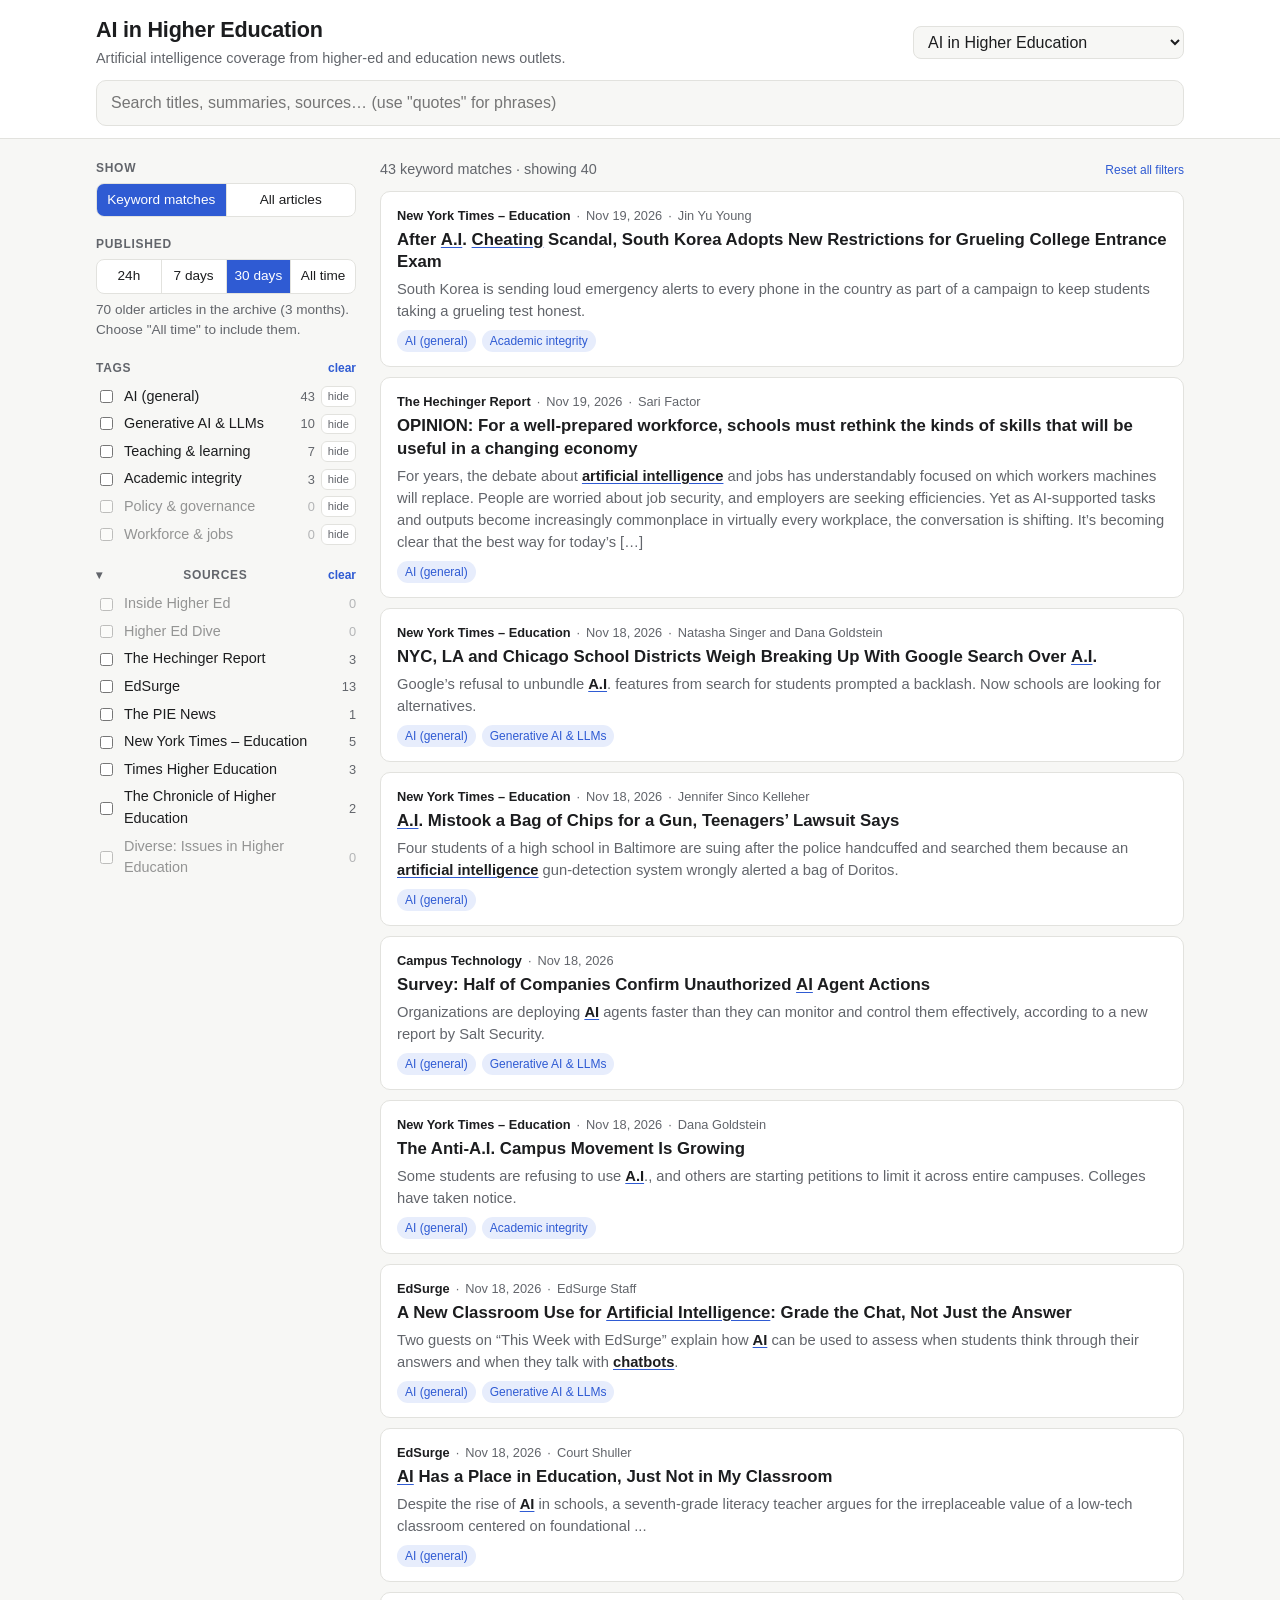
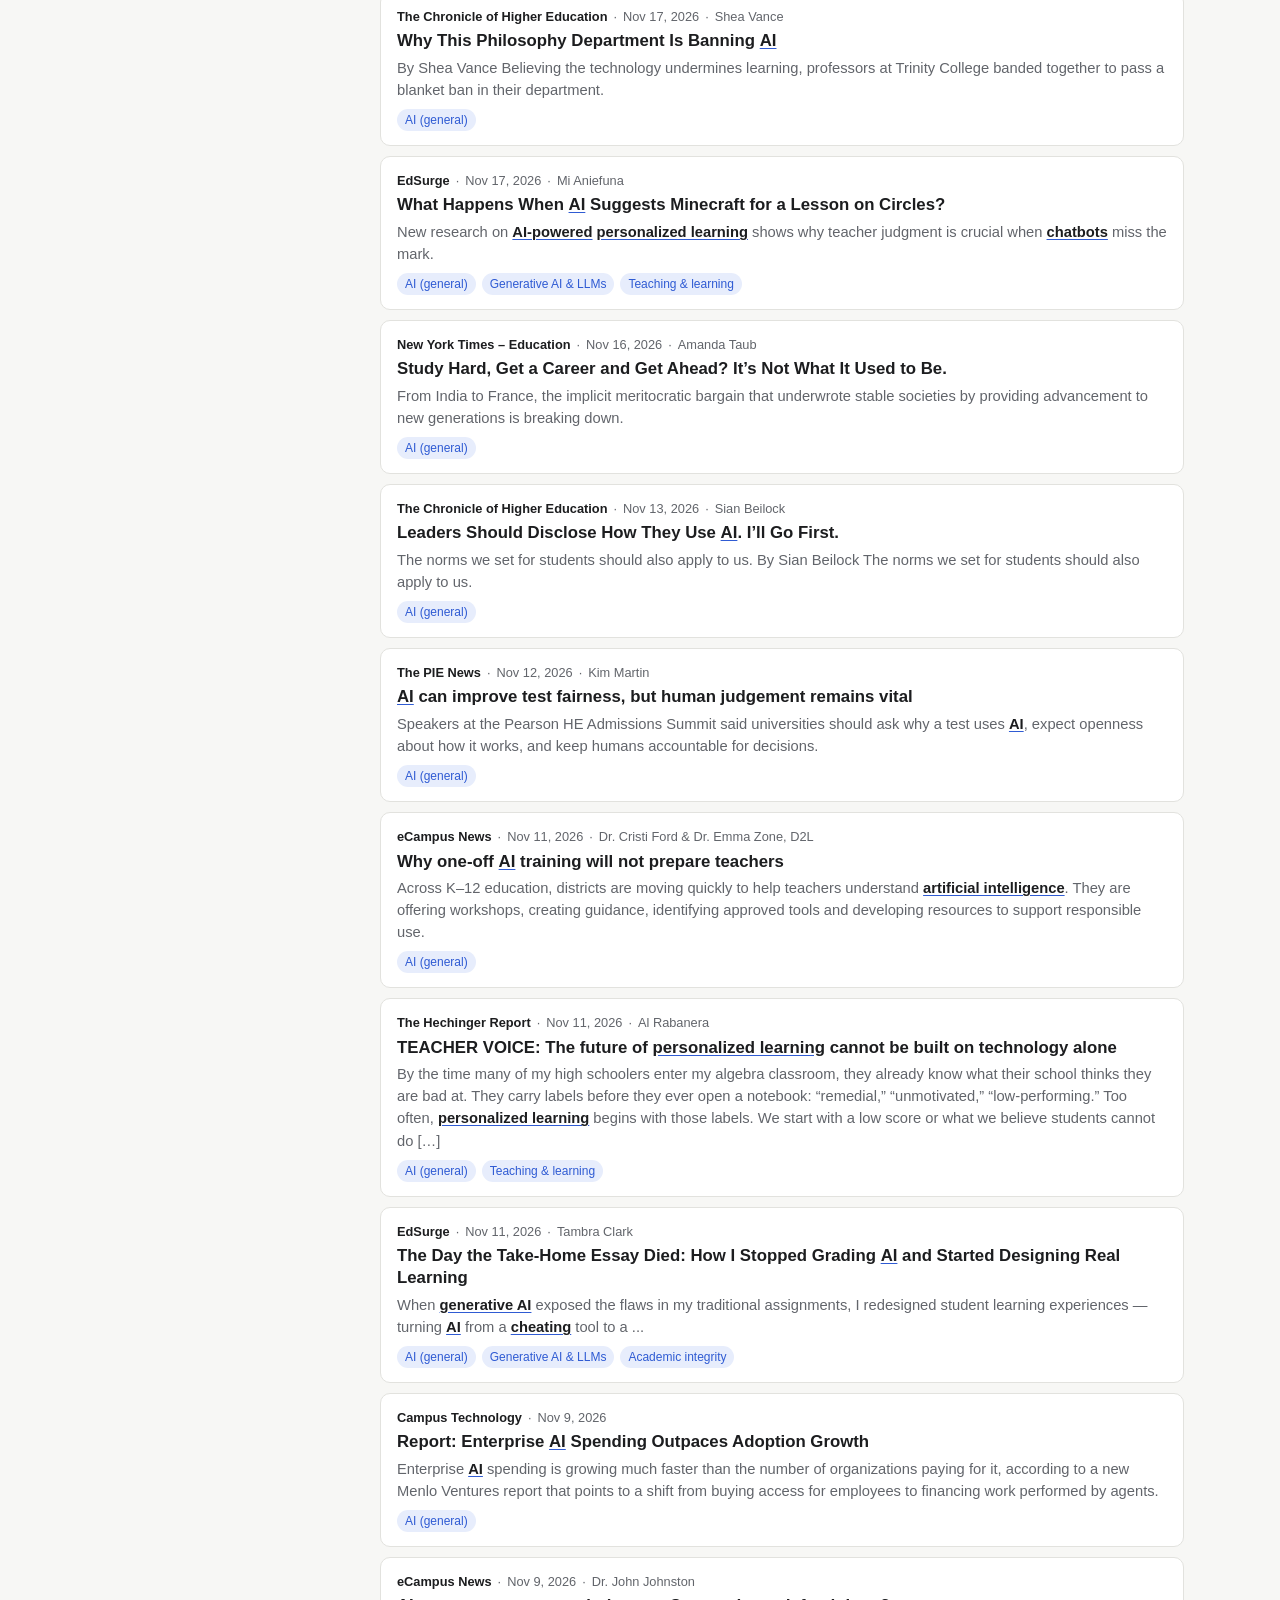
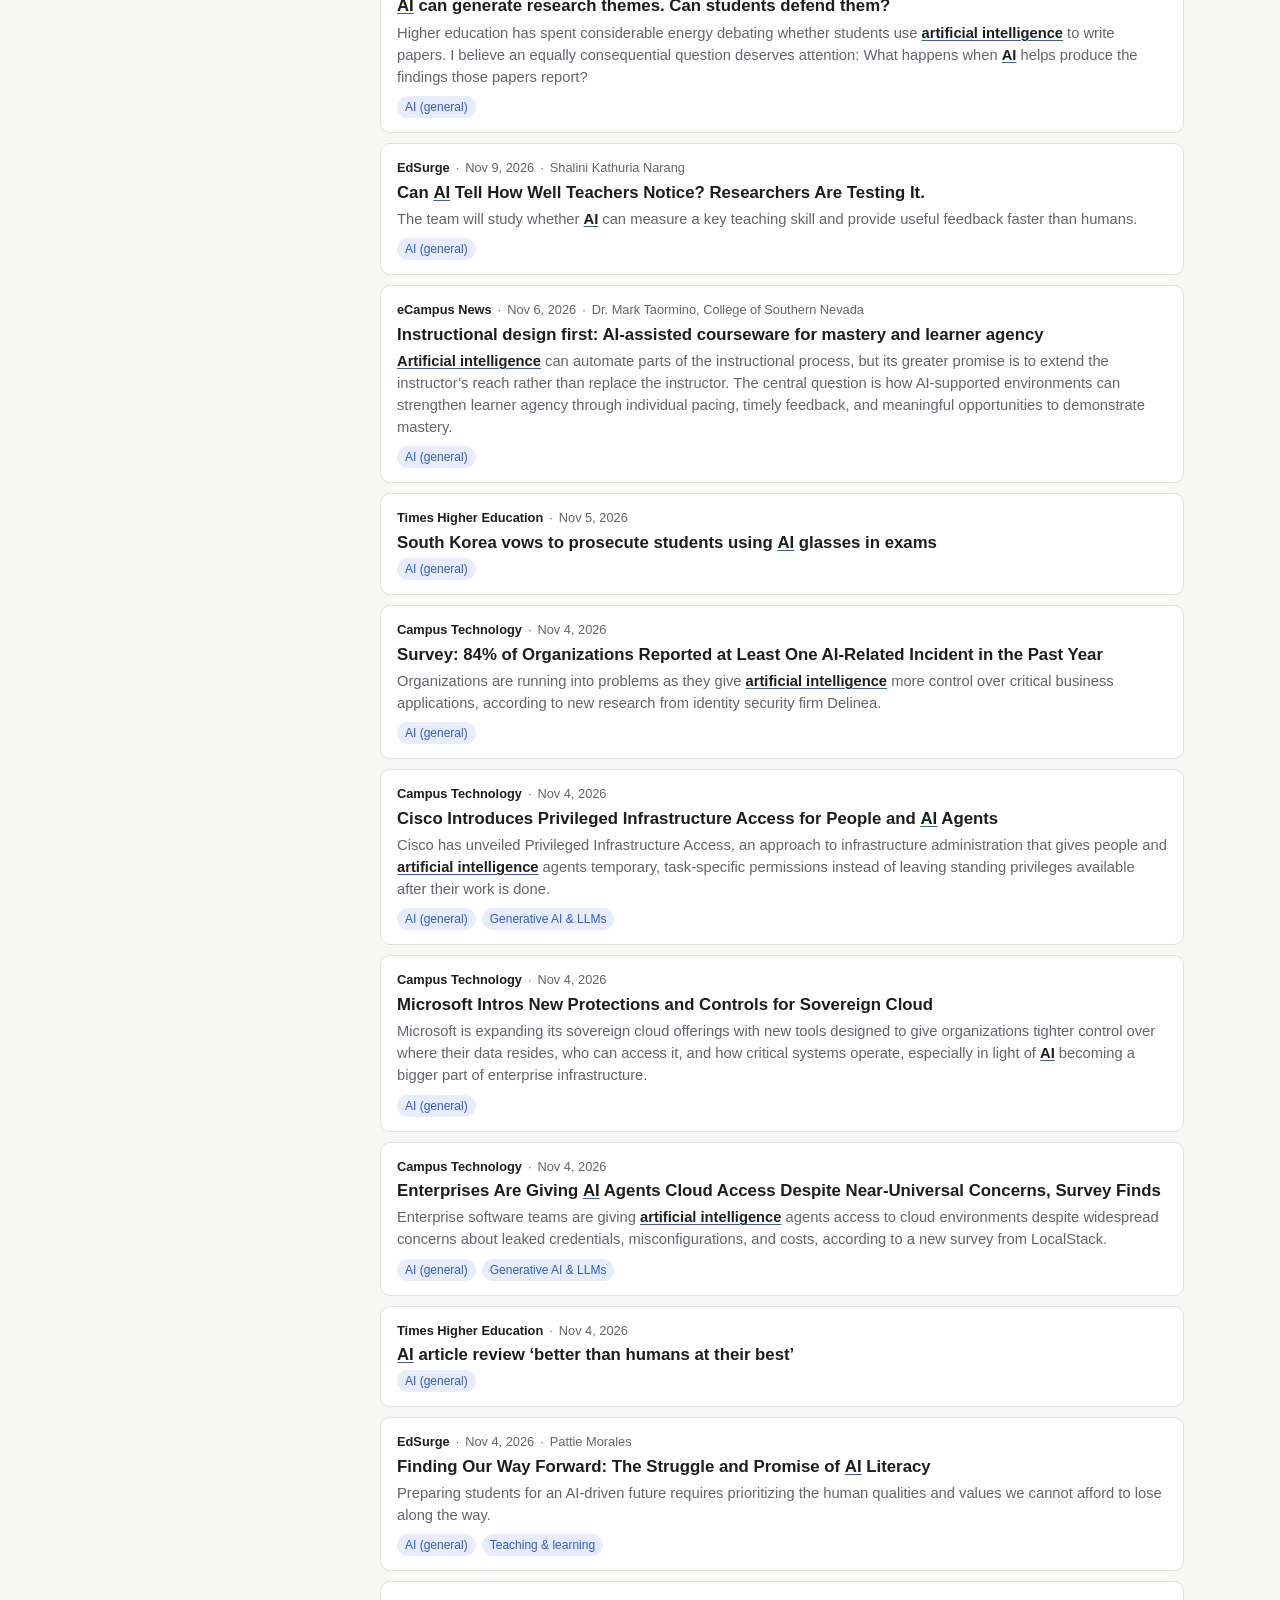
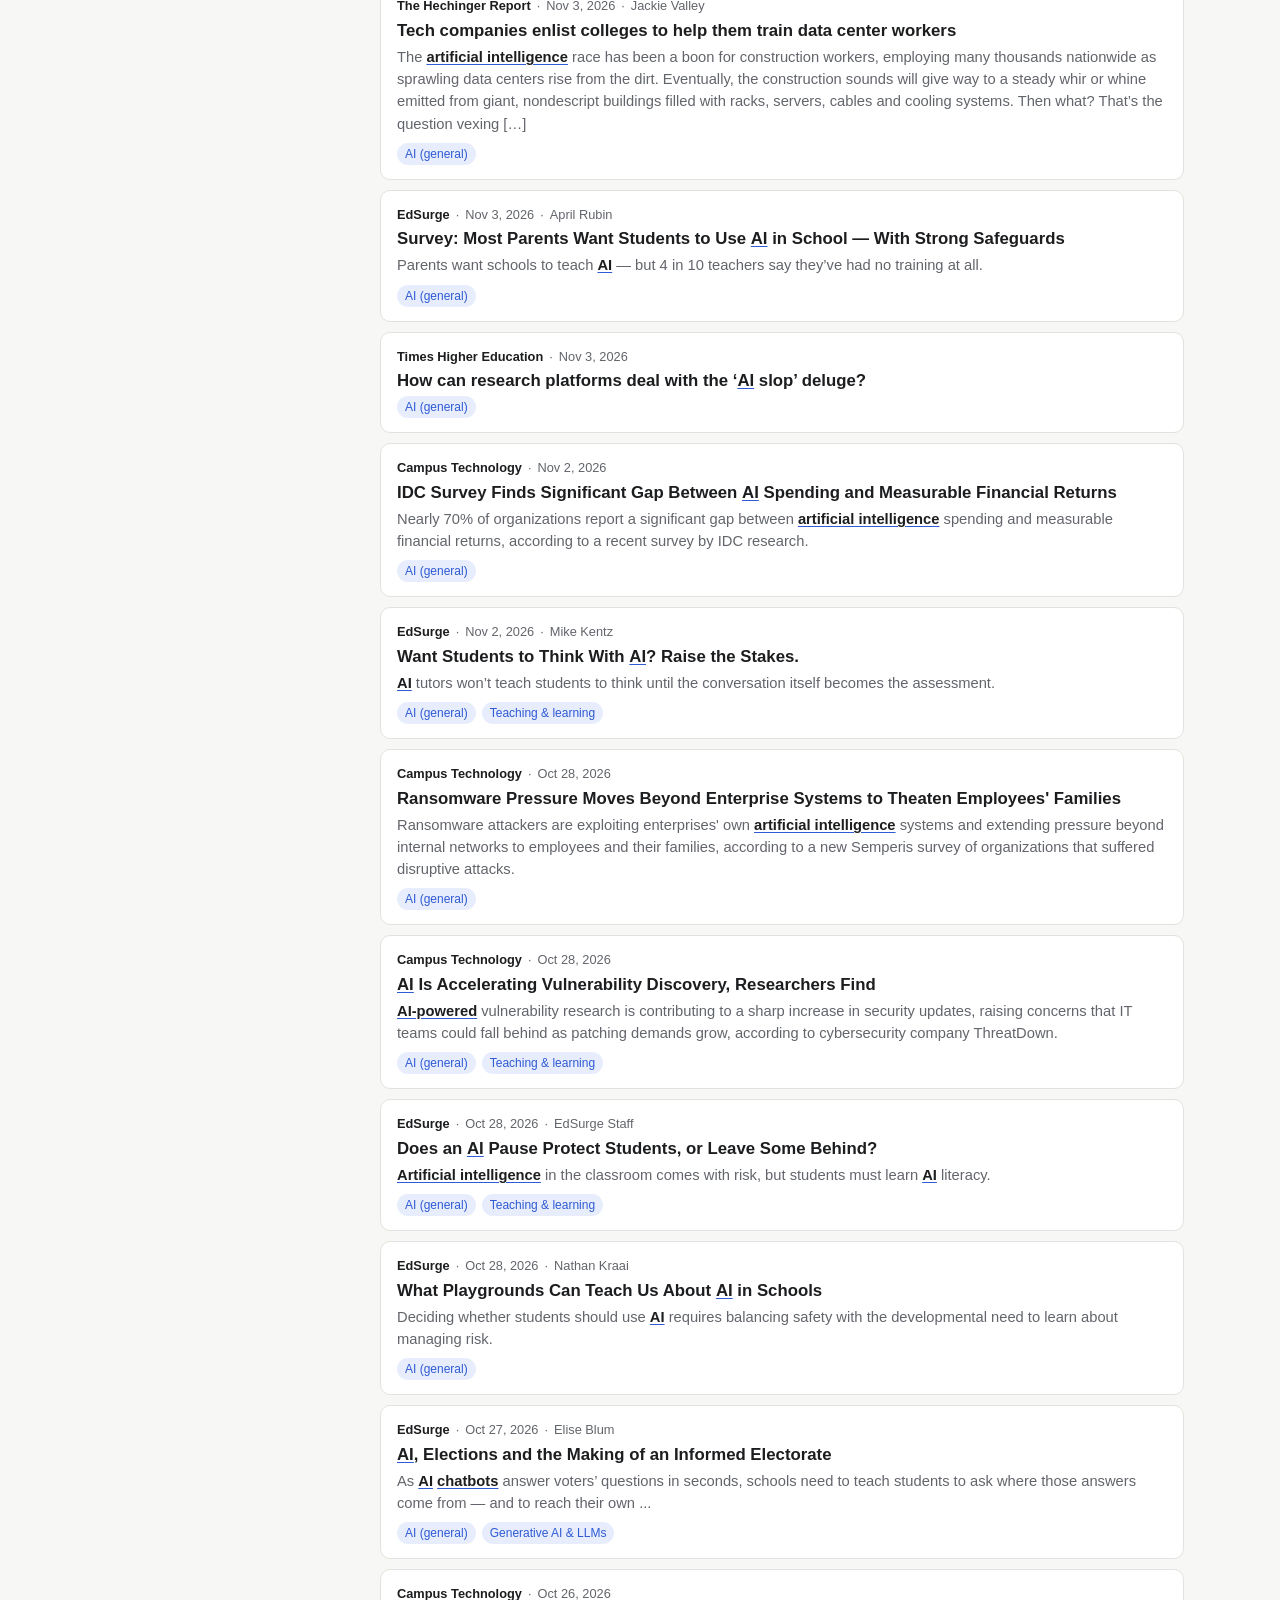
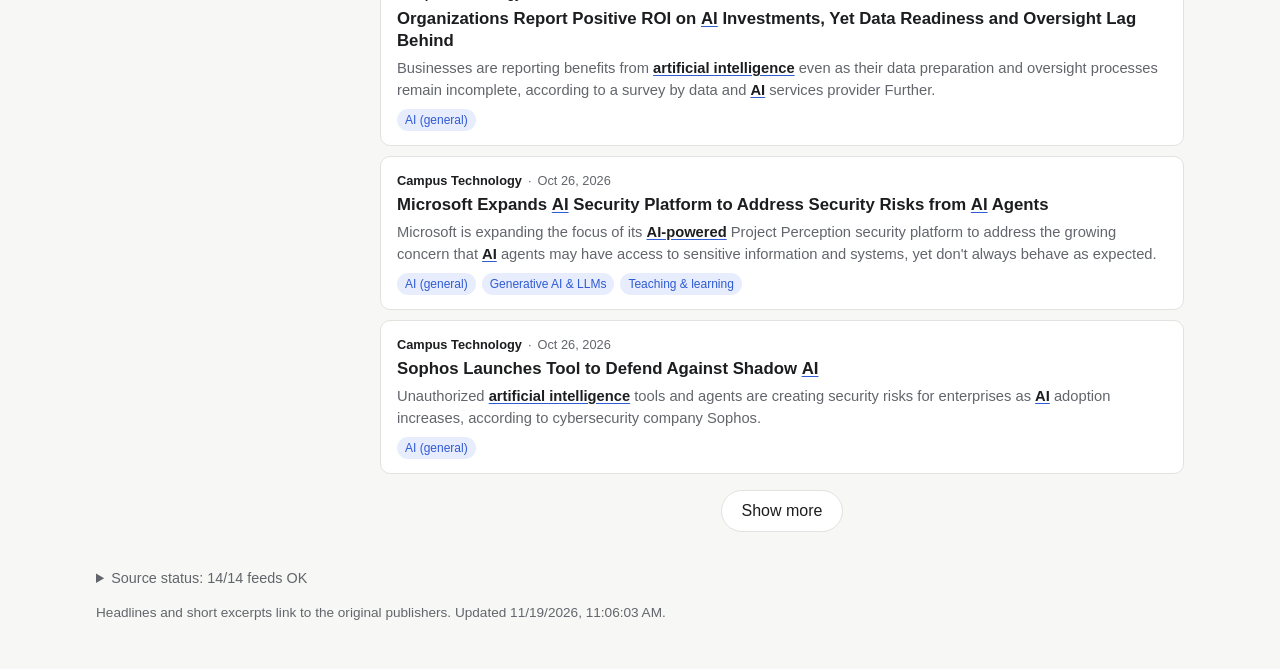
==== commit aa5fe351: "Back off from rate-limiting sources; alert only on persistent failures - 429/503 (feed or article pa" ====
--- a/docs/AI-HE/index.html
+++ b/docs/AI-HE/index.html
@@ -8,7 +8,7 @@
   <meta name="viewport" content="width=device-width, initial-scale=1">
   <title>AI in Higher Education</title>
   <meta name="description" content="Artificial intelligence coverage from higher-ed and education news outlets.">
-  <link rel="stylesheet" href="assets/style.css?v=8d55b2a9ff">
+  <link rel="stylesheet" href="assets/style.css?v=68367319e0">
 </head>
 <body>
   <!-- Desktop: the whole top bar is sticky. Phone: only .searchbar sticks (see style.css). -->
@@ -105,6 +105,6 @@
     <p class="muted small">Headlines and short excerpts link to the original publishers. Updated <span id="updated">—</span>.</p>
   </footer>
 
-  <script src="assets/app.js?v=8d55b2a9ff"></script>
+  <script src="assets/app.js?v=68367319e0"></script>
 </body>
 </html>
